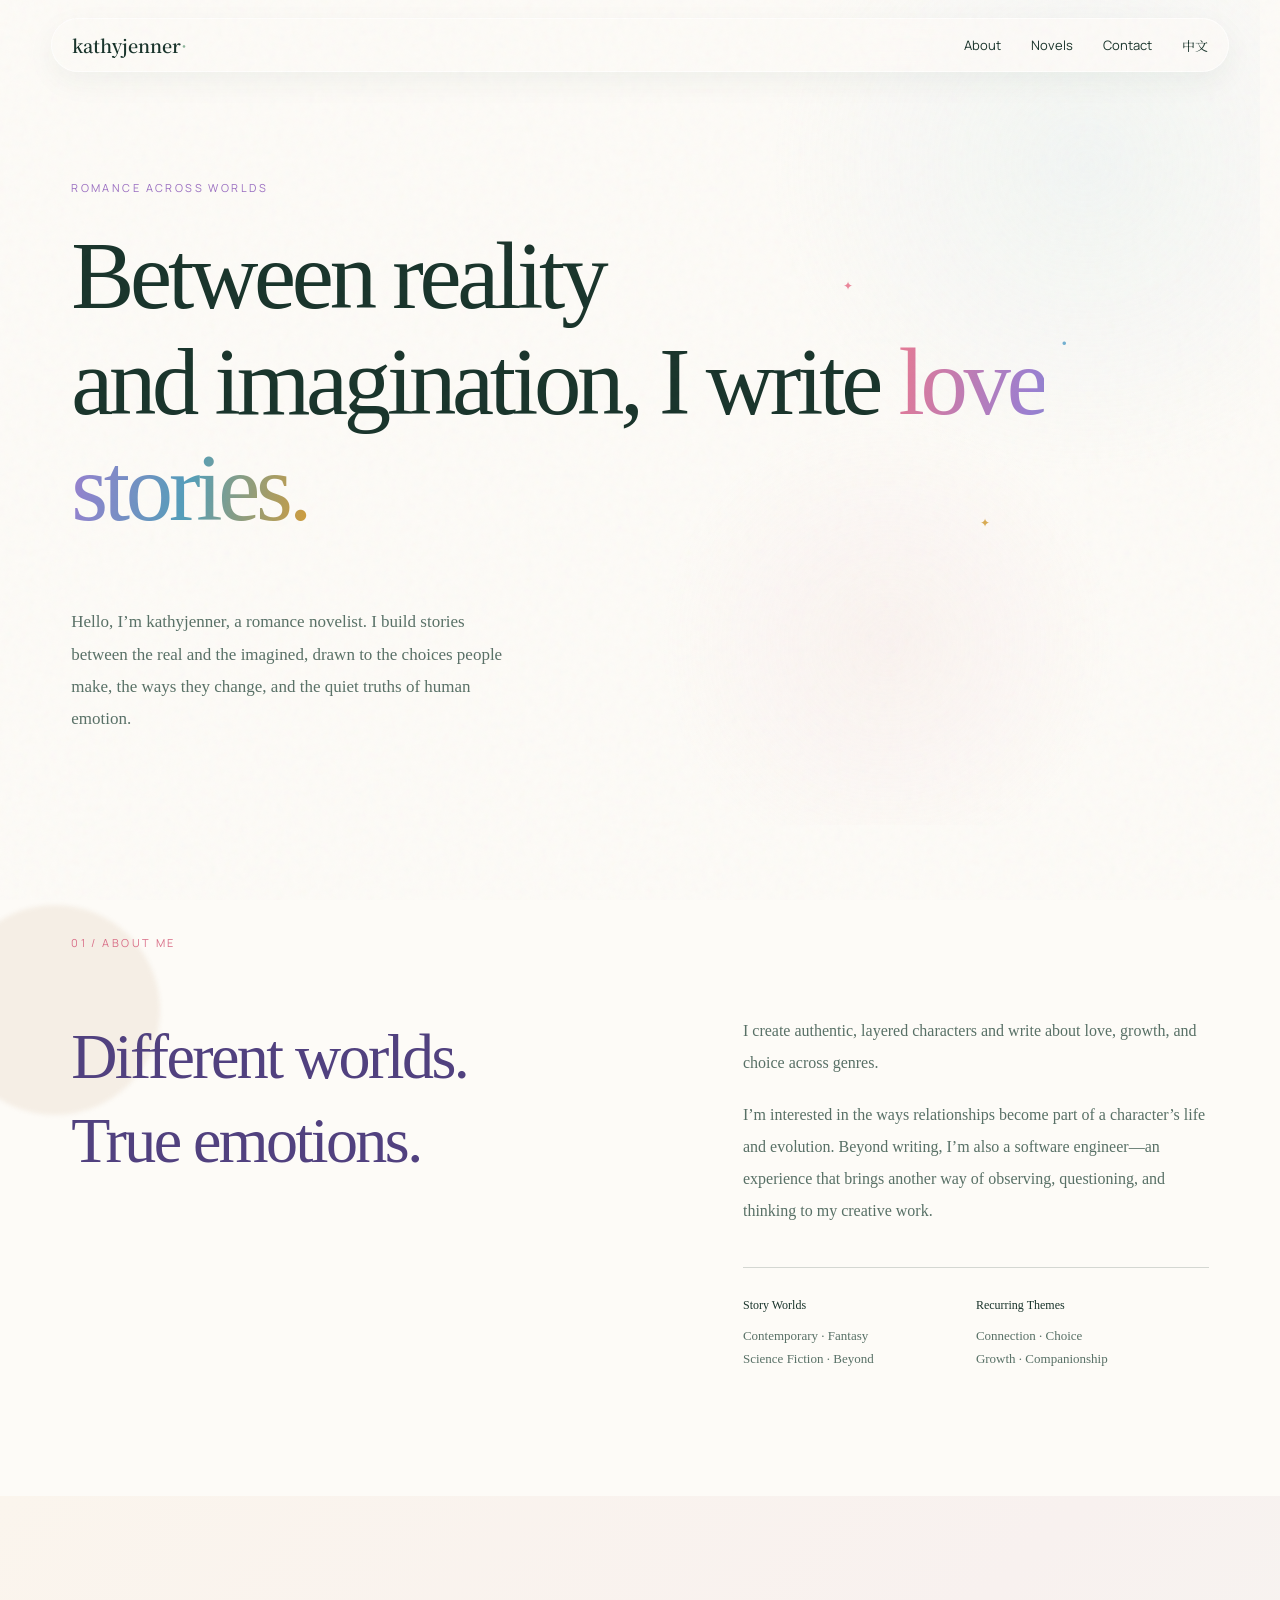
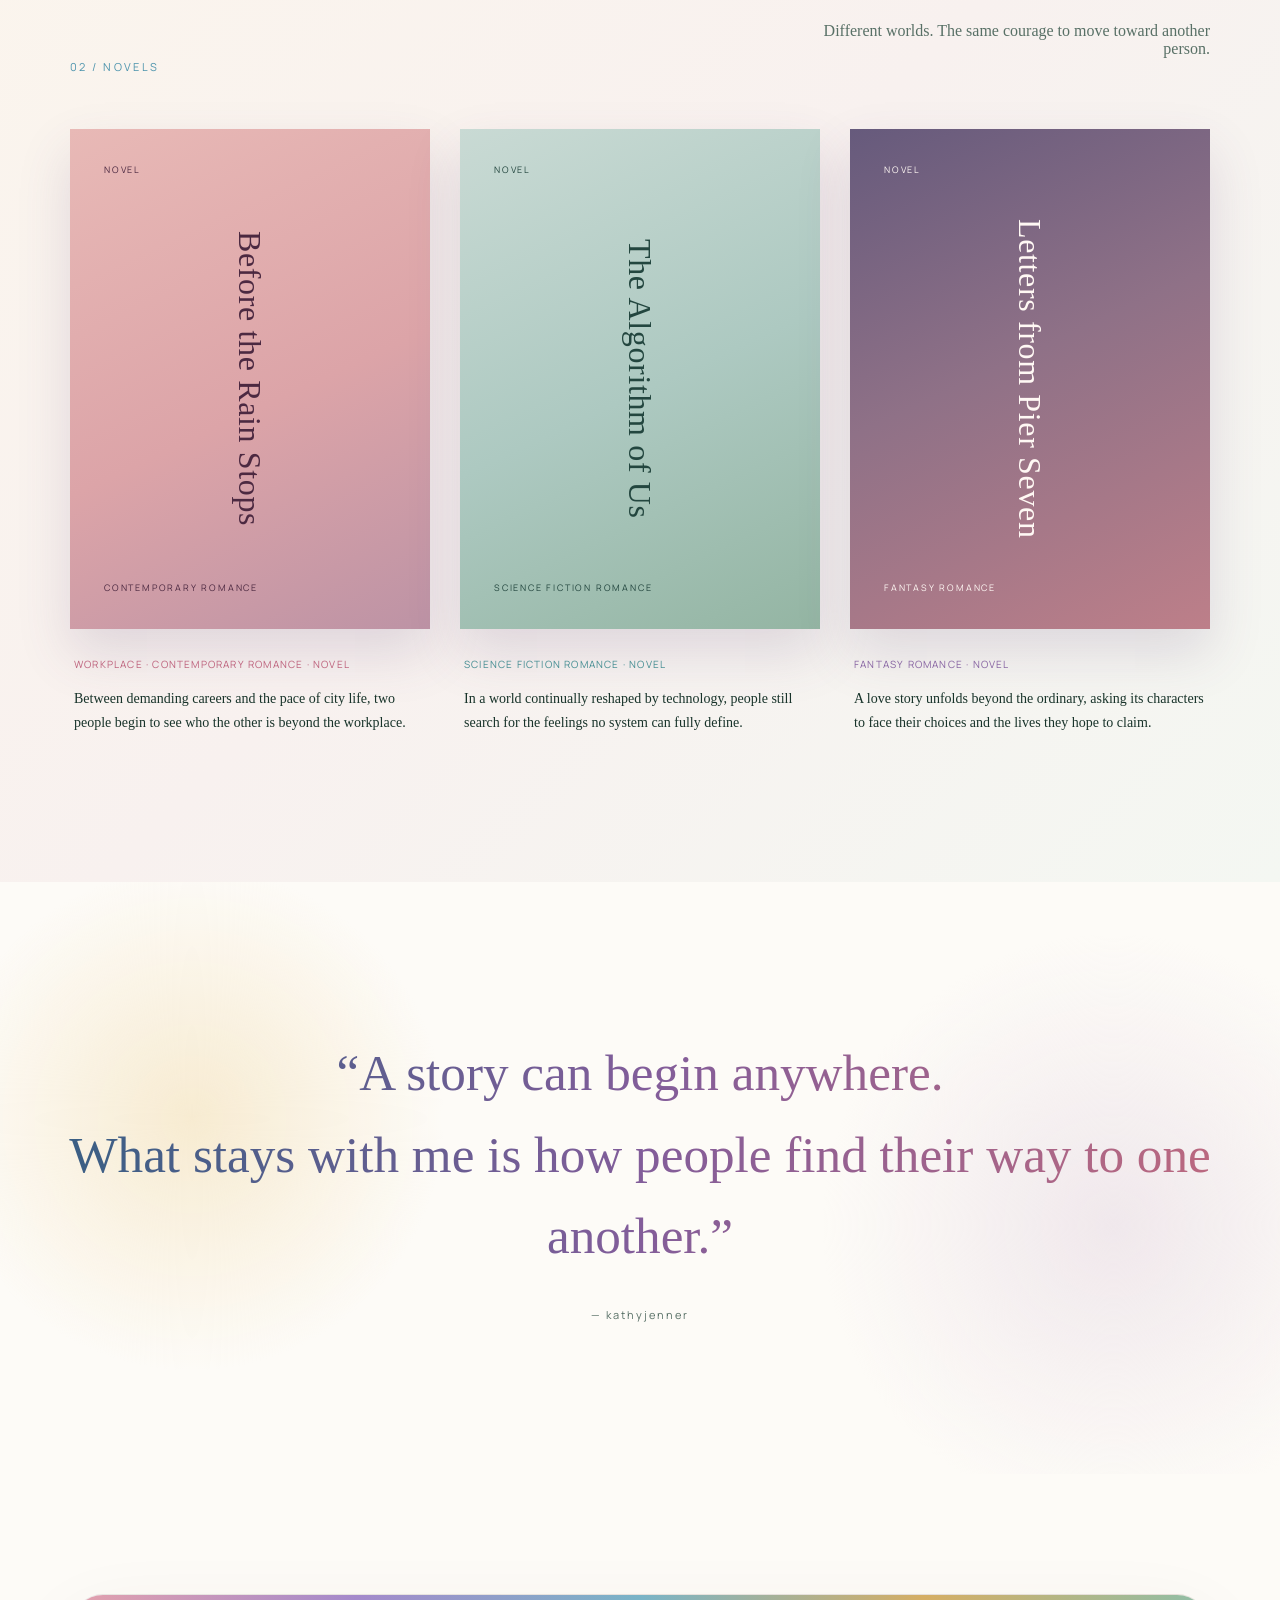
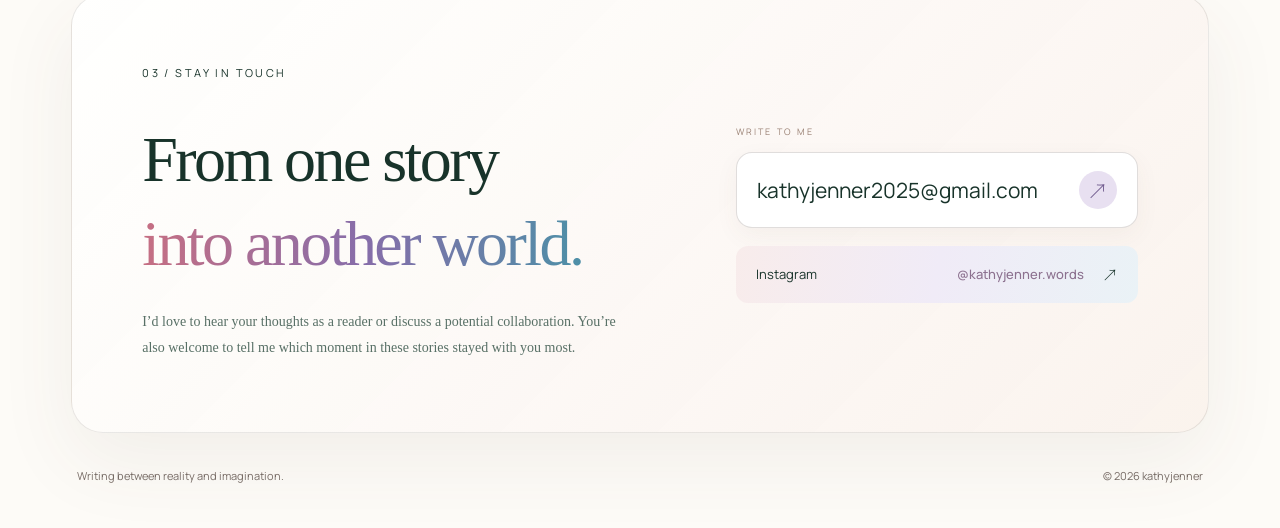
==== index.html @ f9159f9c "Publish English portfolio website" ====
<!doctype html>
<html lang="en">
<head>
  <meta charset="UTF-8">
  <meta name="viewport" content="width=device-width, initial-scale=1.0">
  <meta name="description" content="The fiction portfolio of kathyjenner — contemporary, science fiction, and fantasy romance novels.">
  <title>kathyjenner | Romance Novelist</title>
  <link rel="preconnect" href="https://fonts.googleapis.com">
  <link rel="preconnect" href="https://fonts.gstatic.com" crossorigin>
  <link href="https://fonts.googleapis.com/css2?family=Noto+Serif+SC:wght@400;500;600;700&family=Manrope:wght@400;500;600&display=swap" rel="stylesheet">
  <link rel="stylesheet" href="styles.css">
  <link rel="stylesheet" href="english.css">
</head>
<body>
  <div class="grain" aria-hidden="true"></div>
  <header class="nav-wrap">
    <nav class="nav" aria-label="Main navigation">
      <a class="brand" href="#top">kathyjenner<span>·</span></a>
      <button class="menu-button" aria-label="Open menu" aria-expanded="false">Menu</button>
      <div class="nav-links">
        <a href="#about">About</a><a href="#novels">Novels</a><a href="#contact">Contact</a><a href="zh.html" lang="zh-CN">中文</a>
      </div>
    </nav>
  </header>

  <main id="top">
    <section class="hero section">
      <div class="eyebrow reveal">ROMANCE ACROSS WORLDS</div>
      <h1 class="reveal">Between reality<br>and imagination, I write <em>love stories.</em></h1>
      <div class="hero-bottom reveal">
        <p>Hello, I’m kathyjenner, a romance novelist. I build stories between the real and the imagined, drawn to the choices people make, the ways they change, and the quiet truths of human emotion.</p>
      </div>
      <div class="hero-art reveal" aria-hidden="true">
        <span class="meteor meteor-pink"></span><span class="meteor meteor-violet"></span>
        <span class="meteor meteor-blue"></span><span class="meteor meteor-gold"></span>
        <span class="meteor meteor-mint"></span><span class="meteor meteor-coral"></span>
        <span class="meteor meteor-lilac"></span><span class="meteor meteor-sky"></span>
        <span class="star star-a">✦</span><span class="star star-b">·</span><span class="star star-c">✦</span>
      </div>
    </section>

    <section class="about section" id="about">
      <div class="section-label reveal">01 / ABOUT ME</div>
      <div class="about-grid">
        <h2 class="reveal">Different worlds.<br>True emotions.</h2>
        <div class="about-copy reveal">
          <p>I create authentic, layered characters and write about love, growth, and choice across genres.</p>
          <p>I’m interested in the ways relationships become part of a character’s life and evolution. Beyond writing, I’m also a software engineer—an experience that brings another way of observing, questioning, and thinking to my creative work.</p>
          <dl><div><dt>Story Worlds</dt><dd>Contemporary · Fantasy<br>Science Fiction · Beyond</dd></div><div><dt>Recurring Themes</dt><dd>Connection · Choice<br>Growth · Companionship</dd></div></dl>
        </div>
      </div>
    </section>

    <section class="works section" id="novels">
      <div class="section-head reveal"><div class="section-label">02 / NOVELS</div><p>Different worlds. The same courage to move toward another person.</p></div>
      <div class="book-grid">
        <article class="book-card reveal">
          <div class="book-cover cover-one"><span>NOVEL</span><h3>Before the Rain Stops</h3><small>CONTEMPORARY ROMANCE</small></div>
          <div class="book-info"><span>WORKPLACE · CONTEMPORARY ROMANCE · NOVEL</span><p>Between demanding careers and the pace of city life, two people begin to see who the other is beyond the workplace.</p></div>
        </article>
        <article class="book-card reveal">
          <div class="book-cover cover-two"><span>NOVEL</span><h3>The Algorithm of Us</h3><small>SCIENCE FICTION ROMANCE</small></div>
          <div class="book-info"><span>SCIENCE FICTION ROMANCE · NOVEL</span><p>In a world continually reshaped by technology, people still search for the feelings no system can fully define.</p></div>
        </article>
        <article class="book-card reveal">
          <div class="book-cover cover-three"><span>NOVEL</span><h3>Letters from Pier Seven</h3><small>FANTASY ROMANCE</small></div>
          <div class="book-info"><span>FANTASY ROMANCE · NOVEL</span><p>A love story unfolds beyond the ordinary, asking its characters to face their choices and the lives they hope to claim.</p></div>
        </article>
      </div>
    </section>

    <section class="quote section reveal">
      <p>“A story can begin anywhere.<br>What stays with me is how people find their way to one another.”</p>
      <span>— kathyjenner</span>
    </section>

    <section class="contact section" id="contact">
      <div class="contact-card">
        <div class="contact-intro reveal">
          <div class="section-label">03 / STAY IN TOUCH</div>
          <h2>From one story<br><em>into another world.</em></h2>
          <p>I’d love to hear your thoughts as a reader or discuss a potential collaboration. You’re also welcome to tell me which moment in these stories stayed with you most.</p>
        </div>
        <div class="contact-actions reveal">
          <span class="contact-caption">WRITE TO ME</span>
          <a class="email" href="mailto:kathyjenner2025@gmail.com"><span>kathyjenner2025@gmail.com</span><b>↗</b></a>
          <div class="social-links">
            <a class="instagram" href="https://instagram.com/kathyjenner.words" target="_blank" rel="noopener noreferrer"><span>Instagram</span><strong>@kathyjenner.words</strong><b>↗</b></a>
          </div>
        </div>
      </div>
      <div class="contact-foot reveal"><span>Writing between reality and imagination.</span><span>© 2026 kathyjenner</span></div>
    </section>
  </main>
  <script src="script.js"></script>
</body>
</html>
---- styles.css ----
:root{--ink:#18332a;--muted:#587066;--mint:#dcecdf;--pale:#f3f8f1;--accent:#9fc8a8;--cream:#fbfcf7;--line:rgba(24,51,42,.18)}
*{box-sizing:border-box}html{scroll-behavior:smooth}body{margin:0;background:var(--cream);color:var(--ink);font-family:Manrope,"Noto Serif SC",sans-serif;overflow-x:hidden}.grain{position:fixed;inset:0;opacity:.035;pointer-events:none;z-index:20;background-image:url("data:image/svg+xml,%3Csvg viewBox='0 0 140 140' xmlns='http://www.w3.org/2000/svg'%3E%3Cfilter id='n'%3E%3CfeTurbulence type='fractalNoise' baseFrequency='.85' numOctaves='3' stitchTiles='stitch'/%3E%3C/filter%3E%3Crect width='100%25' height='100%25' filter='url(%23n)'/%3E%3C/svg%3E")}.nav-wrap{position:fixed;top:0;left:0;right:0;z-index:10;padding:18px 4vw}.nav{max-width:1240px;margin:auto;display:flex;align-items:center;justify-content:space-between;padding:13px 20px;border:1px solid rgba(255,255,255,.6);background:rgba(251,252,247,.75);backdrop-filter:blur(14px);border-radius:99px;box-shadow:0 10px 30px rgba(24,51,42,.05)}.brand{font:600 18px "Noto Serif SC",serif;color:var(--ink);text-decoration:none}.brand span{color:#8cb598}.nav-links{display:flex;gap:30px}.nav-links a{font-size:13px;color:var(--ink);text-decoration:none}.menu-button{display:none;border:0;background:none;color:var(--ink)}.section{max-width:1240px;margin:auto;padding:110px 4vw}.hero{position:relative;min-height:100vh;padding-top:180px;display:flex;flex-direction:column;justify-content:center}.eyebrow,.section-label{font-size:11px;letter-spacing:.22em;text-transform:uppercase}.hero h1{position:relative;z-index:2;font:500 clamp(48px,7.4vw,105px)/1.12 "Noto Serif SC",serif;letter-spacing:-.055em;margin:28px 0 48px}.hero h1 em{font-style:normal;color:#709d7b}.hero-bottom{display:flex;align-items:center;gap:80px}.hero-bottom p{max-width:440px;font:400 17px/1.9 "Noto Serif SC",serif;color:var(--muted)}.circle-link{width:105px;height:105px;border:1px solid var(--ink);border-radius:50%;display:flex;align-items:center;justify-content:center;gap:10px;color:var(--ink);text-decoration:none;font-size:12px;transition:.3s}.circle-link:hover{background:var(--ink);color:white;transform:rotate(-7deg)}.circle-link b{font-size:18px}.hero-art{position:absolute;right:3vw;top:20%;width:37vw;aspect-ratio:1;border-radius:50%;background:radial-gradient(circle at 40% 40%,#edf5eb 0,#c9e1ce 60%,#a9cdb1 100%);opacity:.8}.orbit{position:absolute;border:1px solid rgba(24,51,42,.22);border-radius:50%;inset:9%;transform:rotate(25deg) scaleY(.38)}.orbit-b{transform:rotate(-35deg) scaleY(.58);inset:18%}.heart-line,.code-mark{position:absolute;font-family:"Noto Serif SC"}.heart-line{font-size:110px;left:37%;top:33%;transform:rotate(-15deg)}.code-mark{font-size:25px;right:16%;bottom:25%}.marquee{overflow:hidden;padding:19px 0;background:var(--ink);color:var(--mint);white-space:nowrap}.marquee div{font-family:"Noto Serif SC";letter-spacing:.12em;animation:marquee 24s linear infinite}@keyframes marquee{to{transform:translateX(-50%)}}.about-grid{display:grid;grid-template-columns:1.1fr .9fr;gap:8vw;margin-top:65px}.about h2,.contact h2{font:500 clamp(38px,5vw,70px)/1.3 "Noto Serif SC";letter-spacing:-.04em;margin:0}.about-copy{font:400 16px/2 "Noto Serif SC";color:var(--muted)}.about-copy p{margin:0 0 20px}.about-copy dl{display:grid;grid-template-columns:1fr 1fr;border-top:1px solid var(--line);margin-top:40px;padding-top:25px}.about-copy dt{color:var(--ink);font-size:12px;margin-bottom:8px}.about-copy dd{margin:0;font-size:13px;line-height:1.7}.works{max-width:none;background:var(--pale)}.works>*{max-width:1140px;margin-left:auto;margin-right:auto}.section-head{display:flex;justify-content:space-between;align-items:flex-end;margin-bottom:55px}.section-head p{font-family:"Noto Serif SC";color:var(--muted)}.book-grid{display:grid;grid-template-columns:repeat(3,1fr);gap:30px}.book-cover{aspect-ratio:.72;padding:34px;display:flex;flex-direction:column;justify-content:space-between;box-shadow:0 24px 40px rgba(24,51,42,.12);transition:.45s}.book-card:hover .book-cover{transform:translateY(-8px) rotate(1deg)}.book-cover span,.book-cover small{font-size:9px;letter-spacing:.2em}.book-cover h3{font:500 clamp(25px,3vw,38px)/1.45 "Noto Serif SC";writing-mode:vertical-rl;align-self:center;margin:auto}.cover-one{background:#bfdac6}.cover-two{background:#e8e1c9}.cover-three{background:#23463a;color:#e9f1e7}.book-info{padding:22px 4px}.book-info span{font-size:10px;letter-spacing:.12em;color:#70847b}.book-info p{font:14px/1.75 "Noto Serif SC"}.project{display:grid;grid-template-columns:50px 1fr 280px 30px;align-items:center;gap:25px;padding:35px 5px;border-top:1px solid var(--line);color:var(--ink);text-decoration:none;transition:.3s}.project:last-child{border-bottom:1px solid var(--line)}.project:hover{padding-left:20px;background:var(--pale)}.project-no{font-size:11px;color:var(--muted)}.project h3{font:500 28px "Noto Serif SC";margin:0 0 7px}.project p{margin:0;color:var(--muted);font-size:13px}.tags{font-size:11px;color:var(--muted)}.quote{text-align:center;padding-top:150px;padding-bottom:150px}.quote p{font:500 clamp(30px,4vw,55px)/1.6 "Noto Serif SC";margin:0 0 25px}.quote span{font-size:11px;letter-spacing:.18em;color:var(--muted)}.contact{max-width:none;background:var(--mint);padding-left:max(4vw,calc((100vw - 1240px)/2 + 4vw));padding-right:max(4vw,calc((100vw - 1240px)/2 + 4vw))}.contact h2{margin:60px 0}.email{display:flex;justify-content:space-between;border-bottom:1px solid var(--ink);padding-bottom:18px;font-size:clamp(20px,3vw,38px);color:var(--ink);text-decoration:none}.contact-foot{display:flex;justify-content:space-between;margin-top:90px;font-size:11px}.reveal{opacity:0;transform:translateY(24px);transition:opacity .8s ease,transform .8s ease}.reveal.visible{opacity:1;transform:none}
@media(max-width:760px){.nav-links{position:absolute;top:68px;right:4vw;display:none;flex-direction:column;background:var(--cream);padding:25px;border-radius:18px;box-shadow:0 15px 40px #18332a1a}.nav-links.open{display:flex}.menu-button{display:block}.section{padding:80px 6vw}.hero{padding-top:140px;min-height:900px;justify-content:flex-start}.hero h1{font-size:47px;margin-top:30px}.hero-bottom{display:block}.hero-art{width:82vw;right:-20vw;top:540px}.circle-link{margin-top:25px}.about-grid{grid-template-columns:1fr;gap:40px}.section-head{display:block}.section-head p{margin-top:20px}.book-grid{grid-template-columns:1fr;gap:45px}.book-card{max-width:390px;margin:auto}.project{grid-template-columns:35px 1fr 25px}.tags{display:none}.quote br{display:none}.contact-foot{gap:20px}.marquee div{width:max-content}}

/* Flowing color-line artwork */
.hero-art{overflow:hidden;opacity:.94;box-shadow:inset 0 0 70px rgba(255,255,255,.45)}
.color-lines{position:absolute;inset:-5%;width:110%;height:110%;overflow:visible}
.line-group{transform-origin:260px 260px}
.line-group-a{animation:line-spin 19s linear infinite}
.line-group-b{animation:line-spin-reverse 24s linear infinite}
.flow-line{stroke-width:2.2;stroke-linecap:round;stroke-dasharray:8 11;vector-effect:non-scaling-stroke;animation:line-flow 4s linear infinite}
.coral{stroke:#ef7667}.violet{stroke:#8b73cb;animation-delay:-1.1s}.teal{stroke:#26998d;animation-delay:-2s}.gold{stroke:#d3a039;animation-delay:-3.1s}
.moving-dot{filter:drop-shadow(0 0 5px currentColor);animation:dot-pulse 2.4s ease-in-out infinite}
.dot-coral{fill:#ef7667;color:#ef7667}.dot-violet{fill:#8b73cb;color:#8b73cb;animation-delay:-1.2s}
.center-mark{position:absolute;left:50%;top:50%;transform:translate(-50%,-50%);display:grid;place-items:center;width:78px;height:78px;border-radius:50%;background:rgba(251,252,247,.82);color:#285745;font:400 35px "Noto Serif SC";box-shadow:0 12px 35px rgba(24,51,42,.12);animation:heart-float 3.8s ease-in-out infinite}
@keyframes line-flow{to{stroke-dashoffset:-38}}
@keyframes line-spin{to{transform:rotate(360deg)}}
@keyframes line-spin-reverse{to{transform:rotate(-360deg)}}
@keyframes dot-pulse{50%{opacity:.35;transform:scale(1.8)}}
@keyframes heart-float{50%{transform:translate(-50%,-56%) rotate(5deg)}}
@media(prefers-reduced-motion:reduce){.line-group,.flow-line,.moving-dot,.center-mark{animation:none}}

/* White-background line fireworks */
.hero-art{background:#fff;opacity:1;border:1px solid rgba(24,51,42,.08);box-shadow:0 28px 70px rgba(24,51,42,.06);overflow:hidden}
.firework{position:absolute;width:12px;height:12px;animation:burst 3.6s ease-out infinite}
.firework-one{left:50%;top:48%}.firework-two{left:25%;top:29%;transform:scale(.62);animation-delay:1.15s}.firework-three{left:75%;top:72%;transform:scale(.48);animation-delay:2.2s}
.firework i{--c:#ef7667;position:absolute;left:5px;top:5px;width:2px;height:92px;border-radius:99px;background:linear-gradient(to bottom,var(--c),transparent);transform-origin:1px 0;opacity:0}
.firework i:nth-child(2n){--c:#8b73cb;height:76px}.firework i:nth-child(3n){--c:#26998d;height:106px}.firework i:nth-child(4n){--c:#e3aa31;height:65px}
.firework i:nth-child(1){transform:rotate(0deg)}.firework i:nth-child(2){transform:rotate(30deg)}.firework i:nth-child(3){transform:rotate(60deg)}.firework i:nth-child(4){transform:rotate(90deg)}.firework i:nth-child(5){transform:rotate(120deg)}.firework i:nth-child(6){transform:rotate(150deg)}.firework i:nth-child(7){transform:rotate(180deg)}.firework i:nth-child(8){transform:rotate(210deg)}.firework i:nth-child(9){transform:rotate(240deg)}.firework i:nth-child(10){transform:rotate(270deg)}.firework i:nth-child(11){transform:rotate(300deg)}.firework i:nth-child(12){transform:rotate(330deg)}
.firework i{animation:ray 3.6s ease-out infinite}.firework-two i{animation-delay:1.15s}.firework-three i{animation-delay:2.2s}
.sparkle{position:absolute;font-family:serif;animation:twinkle 2.3s ease-in-out infinite}.sparkle-a{left:18%;top:67%;color:#ef7667}.sparkle-b{left:69%;top:23%;color:#8b73cb;font-size:35px;animation-delay:-.7s}.sparkle-c{right:12%;top:47%;color:#26998d;animation-delay:-1.4s}
@keyframes ray{0%,8%{opacity:0;height:3px}18%{opacity:1}62%{opacity:.7}88%,100%{opacity:0}}
@keyframes burst{0%{filter:blur(2px)}18%,100%{filter:none}}
@keyframes twinkle{0%,100%{opacity:.15;transform:scale(.65) rotate(0)}50%{opacity:1;transform:scale(1.35) rotate(45deg)}}
@media(prefers-reduced-motion:reduce){.firework,.firework i,.sparkle{animation:none}.firework i{opacity:.55}}

/* Open white hero composition */
:root{--cream:#fff}
.hero-art{background:transparent;border:0;border-radius:0;box-shadow:none;overflow:visible;opacity:1;pointer-events:none}
.firework i{width:1px;height:82px;background:linear-gradient(to bottom,var(--c),color-mix(in srgb,var(--c) 35%,transparent) 58%,transparent);filter:saturate(.82)}
.firework i:nth-child(2n){height:68px}.firework i:nth-child(3n){height:94px}.firework i:nth-child(4n){height:58px}
.firework-one{left:52%;top:49%;transform:scale(.9)}
.firework-two{left:19%;top:23%;transform:scale(.48)}
.firework-three{left:78%;top:69%;transform:scale(.38)}
.sparkle{font-size:12px;opacity:.7}

/* Occasional pastel meteors */
.meteor{--meteor:#ef8d9d;position:absolute;right:-18%;top:16%;width:190px;height:2px;border-radius:999px;background:linear-gradient(90deg,transparent 0%,color-mix(in srgb,var(--meteor) 18%,transparent) 40%,var(--meteor) 92%,#fff 100%);filter:drop-shadow(0 0 5px color-mix(in srgb,var(--meteor) 48%,transparent));opacity:0;transform:rotate(-28deg) translateX(0);animation:meteor-pass 8.5s cubic-bezier(.18,.68,.28,1) infinite}
.meteor::after{content:"";position:absolute;right:-2px;top:-2px;width:6px;height:6px;border-radius:50%;background:#fff;box-shadow:0 0 8px 2px var(--meteor)}
.meteor-pink{--meteor:#eb8799;top:17%;animation-delay:0s}
.meteor-violet{--meteor:#9c8bd6;top:39%;width:145px;animation-delay:2.15s;animation-duration:9.7s}
.meteor-blue{--meteor:#72afd1;top:62%;width:175px;animation-delay:4.9s;animation-duration:10.4s}
.meteor-gold{--meteor:#d8ab52;top:78%;width:112px;animation-delay:7.1s;animation-duration:11.3s}
.meteor-mint{--meteor:#54b99c;top:29%;width:128px;animation-delay:1.35s;animation-duration:10.8s}
.meteor-coral{--meteor:#f17868;top:51%;width:102px;animation-delay:3.65s;animation-duration:9.2s}
.meteor-lilac{--meteor:#b77bd0;top:70%;width:154px;animation-delay:5.8s;animation-duration:12.1s}
.meteor-sky{--meteor:#4fa8dc;top:87%;width:135px;animation-delay:8.4s;animation-duration:10.1s}
.star{position:absolute;color:#9c8bd6;font-family:serif;font-size:12px;animation:star-breathe 3.8s ease-in-out infinite}.star-a{left:20%;top:24%;color:#eb8799}.star-b{left:66%;top:34%;font-size:30px;color:#72afd1;animation-delay:-1.3s}.star-c{left:49%;top:74%;color:#d8ab52;animation-delay:-2.5s}
@keyframes meteor-pass{0%,10%{opacity:0;transform:rotate(-28deg) translateX(0)}13%{opacity:1}31%{opacity:.9}39%,100%{opacity:0;transform:rotate(-28deg) translateX(-760px)}}
@keyframes star-breathe{0%,100%{opacity:.15;transform:scale(.75)}50%{opacity:.85;transform:scale(1.2)}}
@media(prefers-reduced-motion:reduce){.meteor,.star{animation:none}.meteor{opacity:.45;right:12%}}

/* Airier hero without the detached CTA and ticker */
.hero{min-height:min(820px,100vh);padding-bottom:90px}
.hero-bottom{display:block}
.hero-bottom p{margin-bottom:0}
@media(max-width:760px){.hero{min-height:760px;padding-bottom:60px}.hero-art{top:500px}.hero-bottom p{max-width:88%}}

/* Pastel color story */
.hero{background:radial-gradient(circle at 86% 20%,rgba(198,225,255,.36),transparent 24%),radial-gradient(circle at 70% 78%,rgba(255,205,221,.3),transparent 20%),#fff}
.hero h1 em{background:linear-gradient(100deg,#e77993 0%,#9b7ed1 36%,#539eb9 68%,#d39c38 100%);background-clip:text;-webkit-background-clip:text;color:transparent}
.eyebrow{color:#9b6fc2}
.about{position:relative}.about::before{content:"";position:absolute;z-index:-1;width:210px;height:210px;left:-70px;top:80px;border-radius:50%;background:#f2eafb;filter:blur(2px)}
.about .section-label{color:#d96f88}.about h2{color:#51417f}
.works{background:linear-gradient(135deg,#fff6f2 0%,#f8f2ff 48%,#eef8fb 100%)}
.works .section-label{color:#4d94ad}
.cover-one{background:linear-gradient(155deg,#ffc9d7 0%,#f6a9be 55%,#d58fbd 100%);color:#4c2941}
.cover-two{background:linear-gradient(155deg,#cae8f4 0%,#a9d7dc 52%,#8fc5b0 100%);color:#23463f}
.cover-three{background:linear-gradient(155deg,#66539c 0%,#936aaf 46%,#d9849d 100%);color:#fff8f4}
.book-cover{box-shadow:0 24px 50px rgba(92,70,120,.16)}
.book-card:nth-child(1) .book-info span{color:#bd607b}.book-card:nth-child(2) .book-info span{color:#438c91}.book-card:nth-child(3) .book-info span{color:#8662a1}
.quote{max-width:none;background:radial-gradient(circle at 15% 40%,#fff0c7 0,transparent 22%),radial-gradient(circle at 87% 58%,#e8d9fa 0,transparent 25%),#fff}
.quote p{background:linear-gradient(95deg,#375f83,#825d9a,#bd697e);background-clip:text;-webkit-background-clip:text;color:transparent}
.contact{background:linear-gradient(120deg,#cfeadd 0%,#d9ebf6 48%,#ecdafa 100%)}
.meteor{filter:drop-shadow(0 0 7px var(--meteor)) saturate(1.35)}

/* Warm ivory variation */
:root{--cream:#fbf6ec;--pale:#f7f0e4}
body{background:#fbf6ec}
.nav{background:rgba(251,246,236,.82);border-color:rgba(255,255,255,.72)}
.hero{background:radial-gradient(circle at 86% 20%,rgba(193,214,220,.28),transparent 25%),radial-gradient(circle at 70% 78%,rgba(229,190,191,.25),transparent 21%),#fbf6ec}
.about::before{background:#eee2d5}
.works{background:linear-gradient(135deg,#f8eddf 0%,#f3e8e3 48%,#edf0e8 100%)}
.cover-one{background:linear-gradient(155deg,#e8b9b6 0%,#dca4a8 55%,#bd93a5 100%)}
.cover-two{background:linear-gradient(155deg,#c9dad4 0%,#adc9c1 52%,#94b5a3 100%)}
.cover-three{background:linear-gradient(155deg,#665a7c 0%,#8f7187 46%,#bd7f89 100%)}
.quote{background:radial-gradient(circle at 15% 40%,#f2dfb7 0,transparent 22%),radial-gradient(circle at 87% 58%,#e5d7df 0,transparent 25%),#fbf6ec}
.contact{background:linear-gradient(120deg,#d9dfcb 0%,#dedfd3 48%,#e6d7d1 100%)}
.center-mark{background:rgba(251,246,236,.86)}

/* Lighter ivory balance */
:root{--cream:#fdfbf7;--pale:#faf7f1}
body{background:#fdfbf7}
.nav{background:rgba(253,251,247,.84)}
.hero{background:radial-gradient(circle at 86% 20%,rgba(205,224,230,.22),transparent 25%),radial-gradient(circle at 70% 78%,rgba(239,208,211,.2),transparent 21%),#fdfbf7}
.about::before{background:#f5eee5}
.works{background:linear-gradient(135deg,#fbf5ed 0%,#f8f1ef 48%,#f4f7f2 100%)}
.quote{background:radial-gradient(circle at 15% 40%,#f7ebd1 0,transparent 22%),radial-gradient(circle at 87% 58%,#f0e8ec 0,transparent 25%),#fdfbf7}
.contact{background:linear-gradient(120deg,#e7eddd 0%,#e9ece4 48%,#f0e4df 100%)}

/* Editorial contact card */
.contact{background:#fdfbf7;padding-top:120px;padding-bottom:45px}
.contact-card{position:relative;display:grid;grid-template-columns:1.1fr .9fr;gap:8vw;padding:70px;border:1px solid rgba(88,76,70,.13);border-radius:32px;background:linear-gradient(135deg,rgba(255,255,255,.82),rgba(249,241,234,.78));box-shadow:0 28px 80px rgba(91,72,61,.07);overflow:hidden}
.contact-card::before{content:"";position:absolute;left:0;right:0;top:0;height:5px;background:linear-gradient(90deg,#e4a1ad,#a48acb,#79b4c7,#d5ae64,#8fbea7)}
.contact h2{margin:38px 0 24px;font-size:clamp(38px,5vw,68px)}
.contact h2 em{font-style:normal;background:linear-gradient(90deg,#c66f83,#876da9,#4d8fa7);background-clip:text;-webkit-background-clip:text;color:transparent}
.contact-intro p{max-width:510px;margin:0;color:var(--muted);font:14px/1.9 "Noto Serif SC"}
.contact-actions{display:flex;flex-direction:column;justify-content:center}
.contact-caption{font-size:9px;letter-spacing:.24em;color:#9a8174;margin-bottom:14px}
.contact .email{align-items:center;padding:18px 20px;border:1px solid rgba(82,69,62,.18);border-radius:16px;background:#fff;font-size:clamp(16px,2vw,22px);box-shadow:0 8px 25px rgba(91,72,61,.05);transition:.3s}
.contact .email:hover{transform:translateY(-3px);border-color:#a48acb;box-shadow:0 14px 32px rgba(91,72,61,.1)}
.contact .email b{display:grid;place-items:center;width:38px;height:38px;border-radius:50%;background:#e8e0f1;color:#705b8e;font-weight:400}
.social-links{display:grid;grid-template-columns:repeat(3,1fr);gap:10px;margin-top:18px}
.social-links a{display:flex;justify-content:space-between;padding:15px 14px;border-radius:12px;background:#f5efe8;color:var(--ink);font-size:11px;text-decoration:none;transition:.25s}.social-links a:nth-child(2){background:#edf3ee}.social-links a:nth-child(3){background:#edf1f6}.social-links a:hover{transform:translateY(-2px)}
.contact-foot{padding:0 6px;margin-top:35px;color:#786d67}
@media(max-width:760px){.contact{padding-top:80px}.contact-card{grid-template-columns:1fr;gap:50px;padding:42px 25px;border-radius:24px}.social-links{grid-template-columns:1fr}.contact-foot{font-size:9px}}

.social-links{grid-template-columns:1fr}
.social-links .instagram{align-items:center;padding:17px 20px;background:linear-gradient(100deg,#f8eceb,#f0ebf7,#eaf2f6);font-size:13px}
.social-links .instagram strong{margin-left:auto;margin-right:18px;color:#8c718f;font-weight:500}
.social-links .instagram b{font-size:16px;font-weight:400}
---- english.css ----
.hero h1{max-width:1080px;font-family:Georgia,"Times New Roman",serif;letter-spacing:-.045em}
.hero-bottom p,.about-copy,.section-head p,.book-info p,.quote p,.contact-intro p{font-family:Georgia,"Times New Roman",serif}
.about h2,.contact h2{font-family:Georgia,"Times New Roman",serif}
.book-cover h3{font-family:Georgia,"Times New Roman",serif;writing-mode:vertical-rl;font-size:clamp(24px,2.5vw,34px);letter-spacing:.02em}
.book-cover small{line-height:1.5}.section-head p{max-width:420px;text-align:right}.contact .email{font-size:clamp(14px,1.7vw,21px)}
@media(max-width:760px){.hero h1{font-size:46px}.section-head p{text-align:left}.book-cover h3{font-size:30px}.contact .email{font-size:13px;padding:15px}}
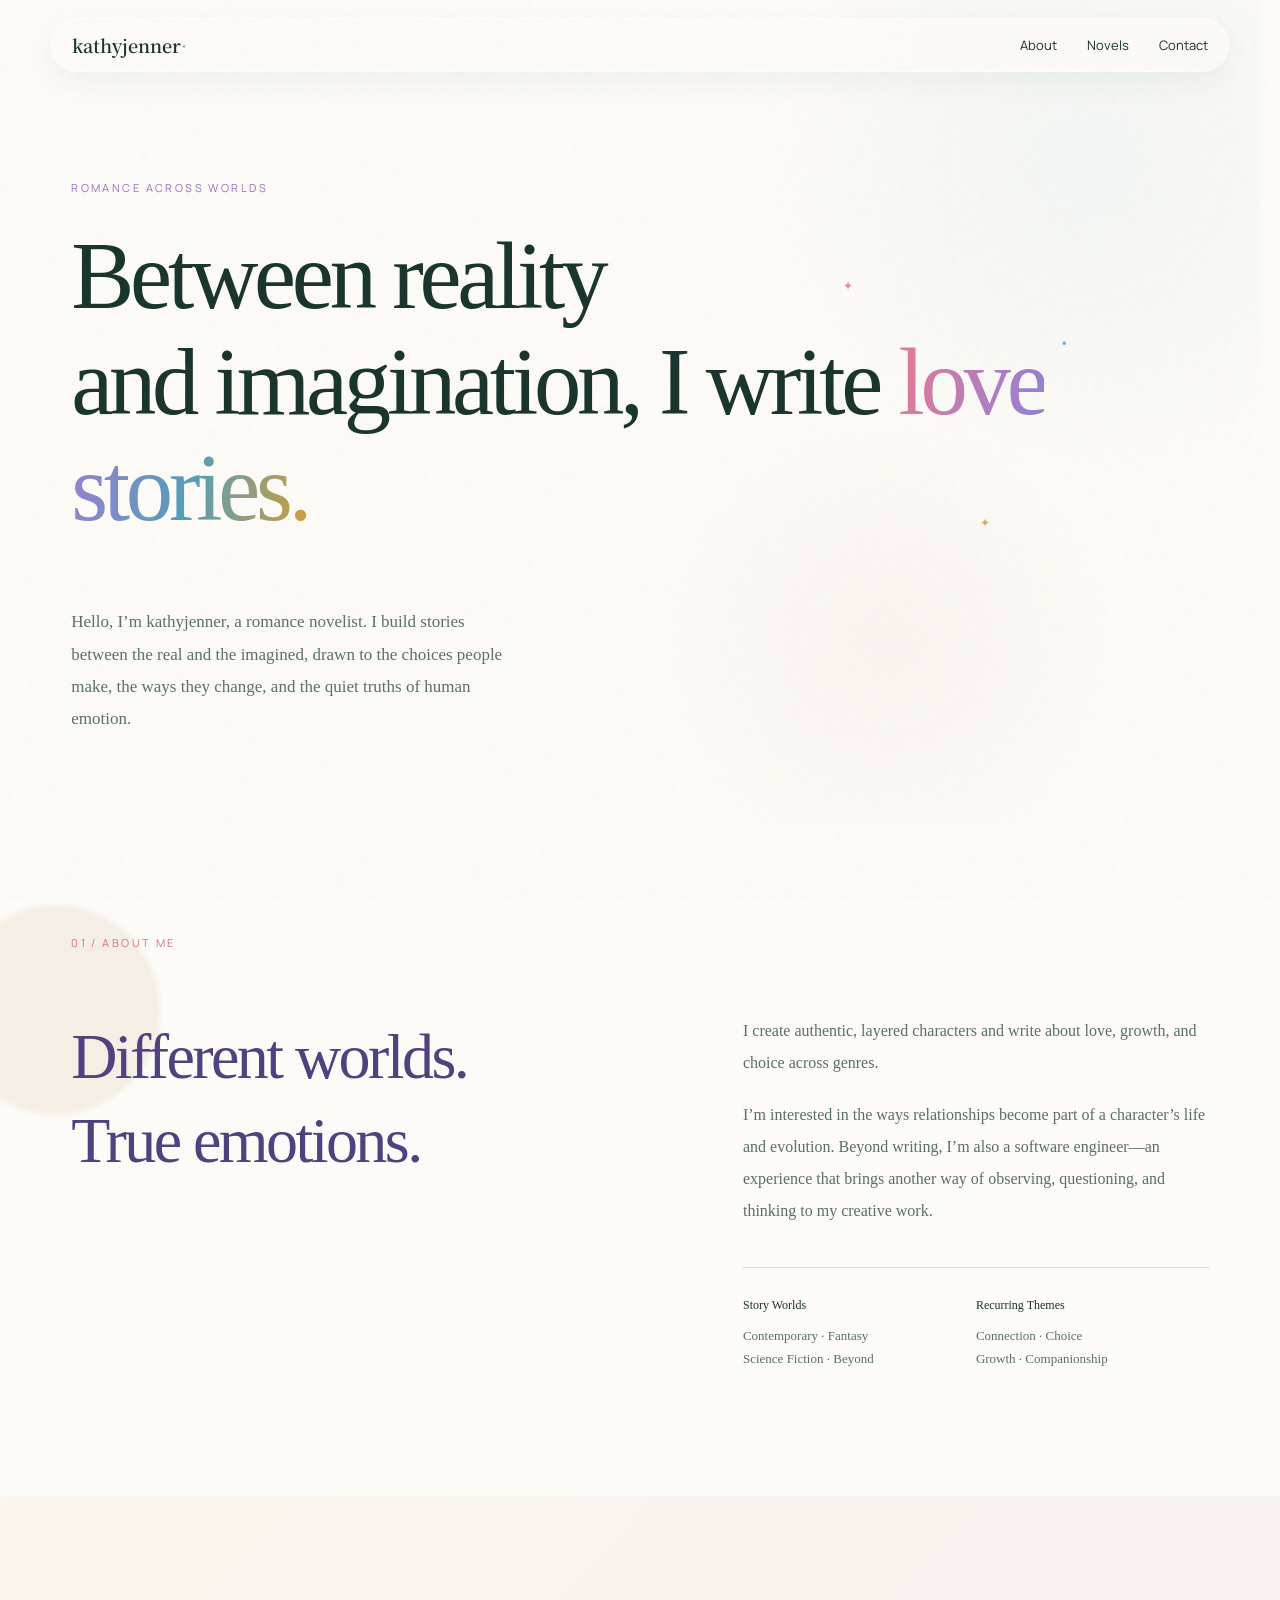
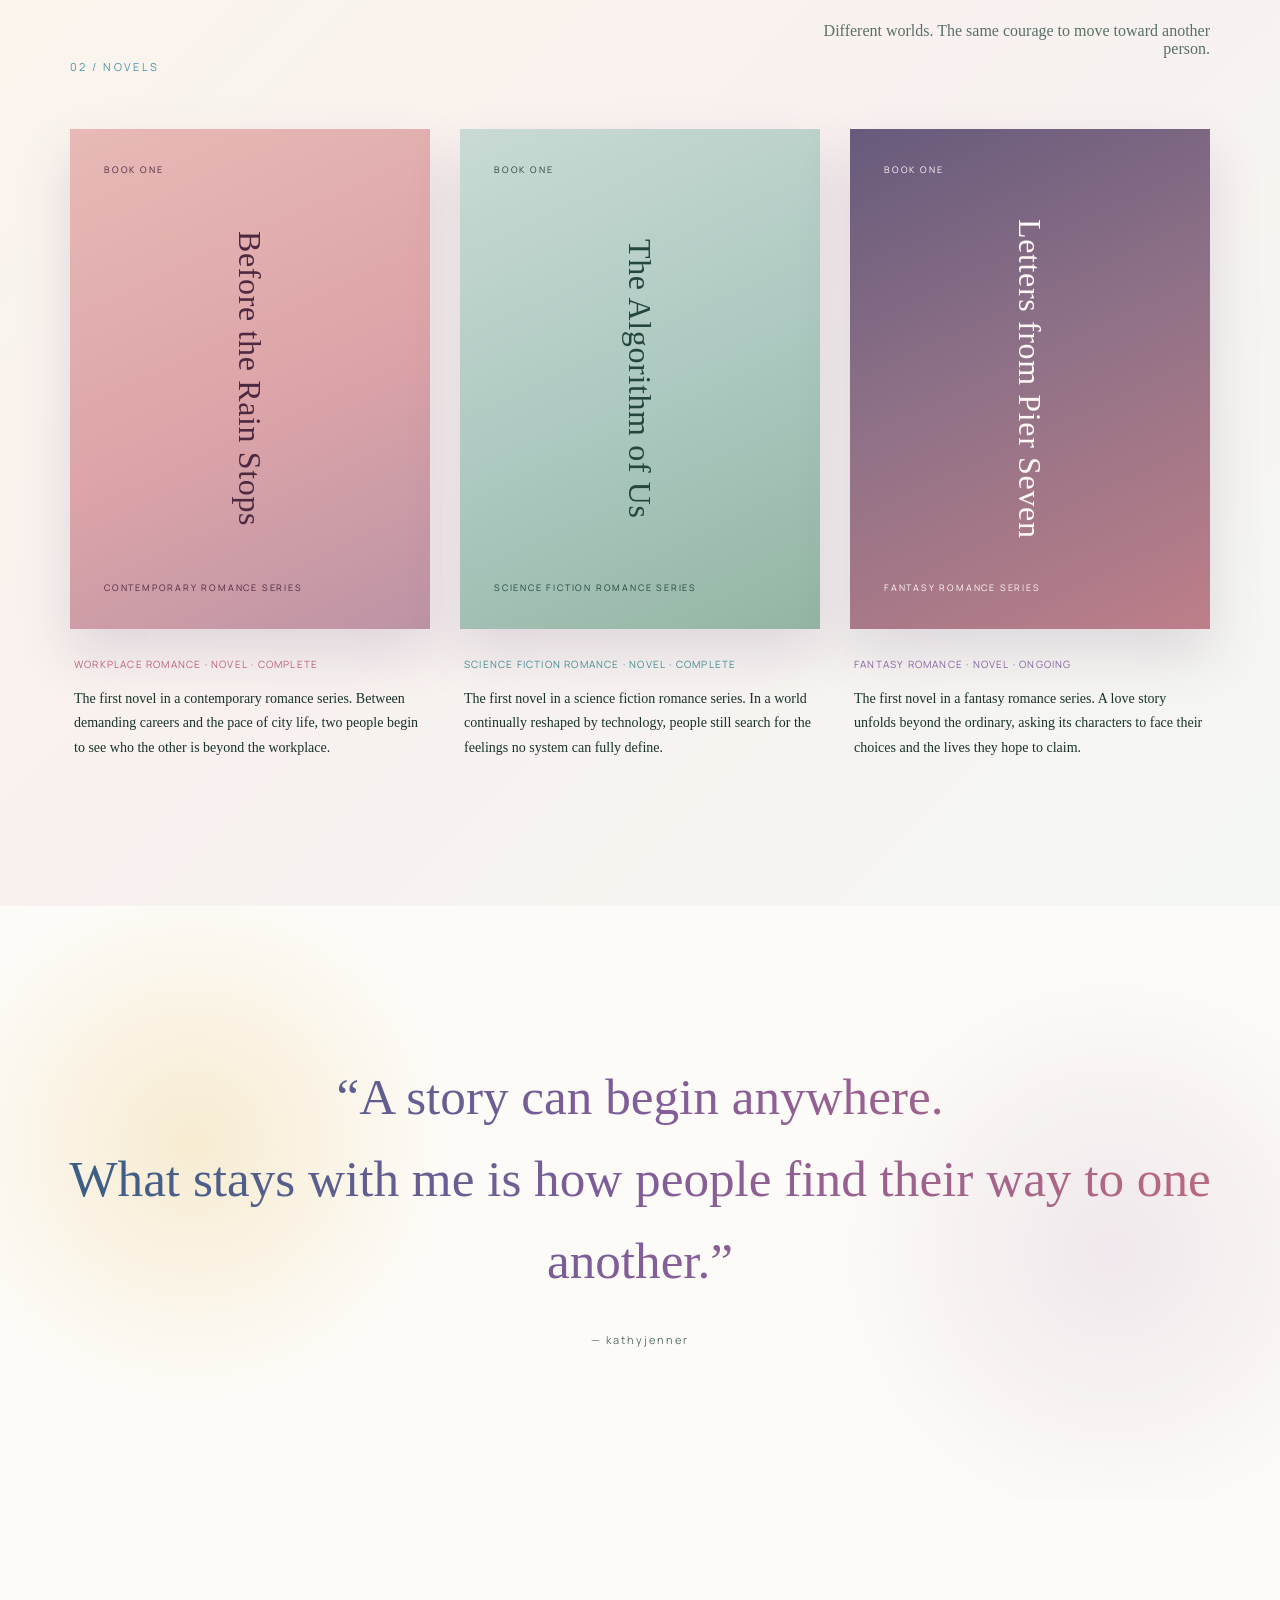
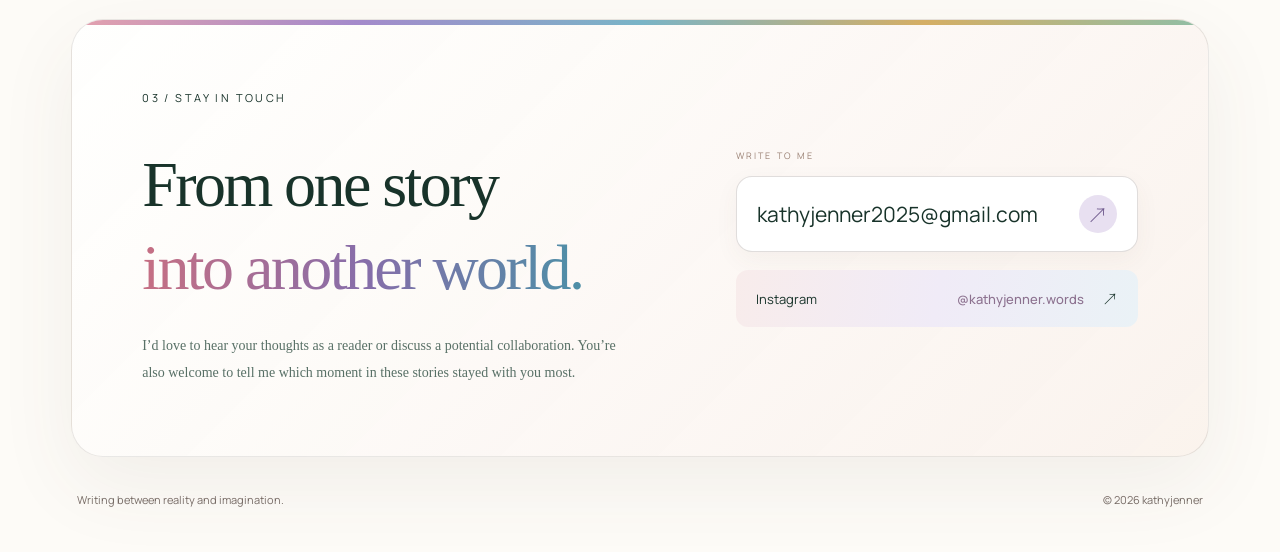
==== commit 08eb762f: "Update novel series and publication status" ====
--- a/index.html
+++ b/index.html
@@ -18,7 +18,7 @@
       <a class="brand" href="#top">kathyjenner<span>·</span></a>
       <button class="menu-button" aria-label="Open menu" aria-expanded="false">Menu</button>
       <div class="nav-links">
-        <a href="#about">About</a><a href="#novels">Novels</a><a href="#contact">Contact</a><a href="zh.html" lang="zh-CN">中文</a>
+        <a href="#about">About</a><a href="#novels">Novels</a><a href="#contact">Contact</a>
       </div>
     </nav>
   </header>
@@ -55,16 +55,16 @@
       <div class="section-head reveal"><div class="section-label">02 / NOVELS</div><p>Different worlds. The same courage to move toward another person.</p></div>
       <div class="book-grid">
         <article class="book-card reveal">
-          <div class="book-cover cover-one"><span>NOVEL</span><h3>Before the Rain Stops</h3><small>CONTEMPORARY ROMANCE</small></div>
-          <div class="book-info"><span>WORKPLACE · CONTEMPORARY ROMANCE · NOVEL</span><p>Between demanding careers and the pace of city life, two people begin to see who the other is beyond the workplace.</p></div>
+          <div class="book-cover cover-one"><span>BOOK ONE</span><h3>Before the Rain Stops</h3><small>CONTEMPORARY ROMANCE SERIES</small></div>
+          <div class="book-info"><span>WORKPLACE ROMANCE · NOVEL · COMPLETE</span><p>The first novel in a contemporary romance series. Between demanding careers and the pace of city life, two people begin to see who the other is beyond the workplace.</p></div>
         </article>
         <article class="book-card reveal">
-          <div class="book-cover cover-two"><span>NOVEL</span><h3>The Algorithm of Us</h3><small>SCIENCE FICTION ROMANCE</small></div>
-          <div class="book-info"><span>SCIENCE FICTION ROMANCE · NOVEL</span><p>In a world continually reshaped by technology, people still search for the feelings no system can fully define.</p></div>
+          <div class="book-cover cover-two"><span>BOOK ONE</span><h3>The Algorithm of Us</h3><small>SCIENCE FICTION ROMANCE SERIES</small></div>
+          <div class="book-info"><span>SCIENCE FICTION ROMANCE · NOVEL · COMPLETE</span><p>The first novel in a science fiction romance series. In a world continually reshaped by technology, people still search for the feelings no system can fully define.</p></div>
         </article>
         <article class="book-card reveal">
-          <div class="book-cover cover-three"><span>NOVEL</span><h3>Letters from Pier Seven</h3><small>FANTASY ROMANCE</small></div>
-          <div class="book-info"><span>FANTASY ROMANCE · NOVEL</span><p>A love story unfolds beyond the ordinary, asking its characters to face their choices and the lives they hope to claim.</p></div>
+          <div class="book-cover cover-three"><span>BOOK ONE</span><h3>Letters from Pier Seven</h3><small>FANTASY ROMANCE SERIES</small></div>
+          <div class="book-info"><span>FANTASY ROMANCE · NOVEL · ONGOING</span><p>The first novel in a fantasy romance series. A love story unfolds beyond the ordinary, asking its characters to face their choices and the lives they hope to claim.</p></div>
         </article>
       </div>
     </section>
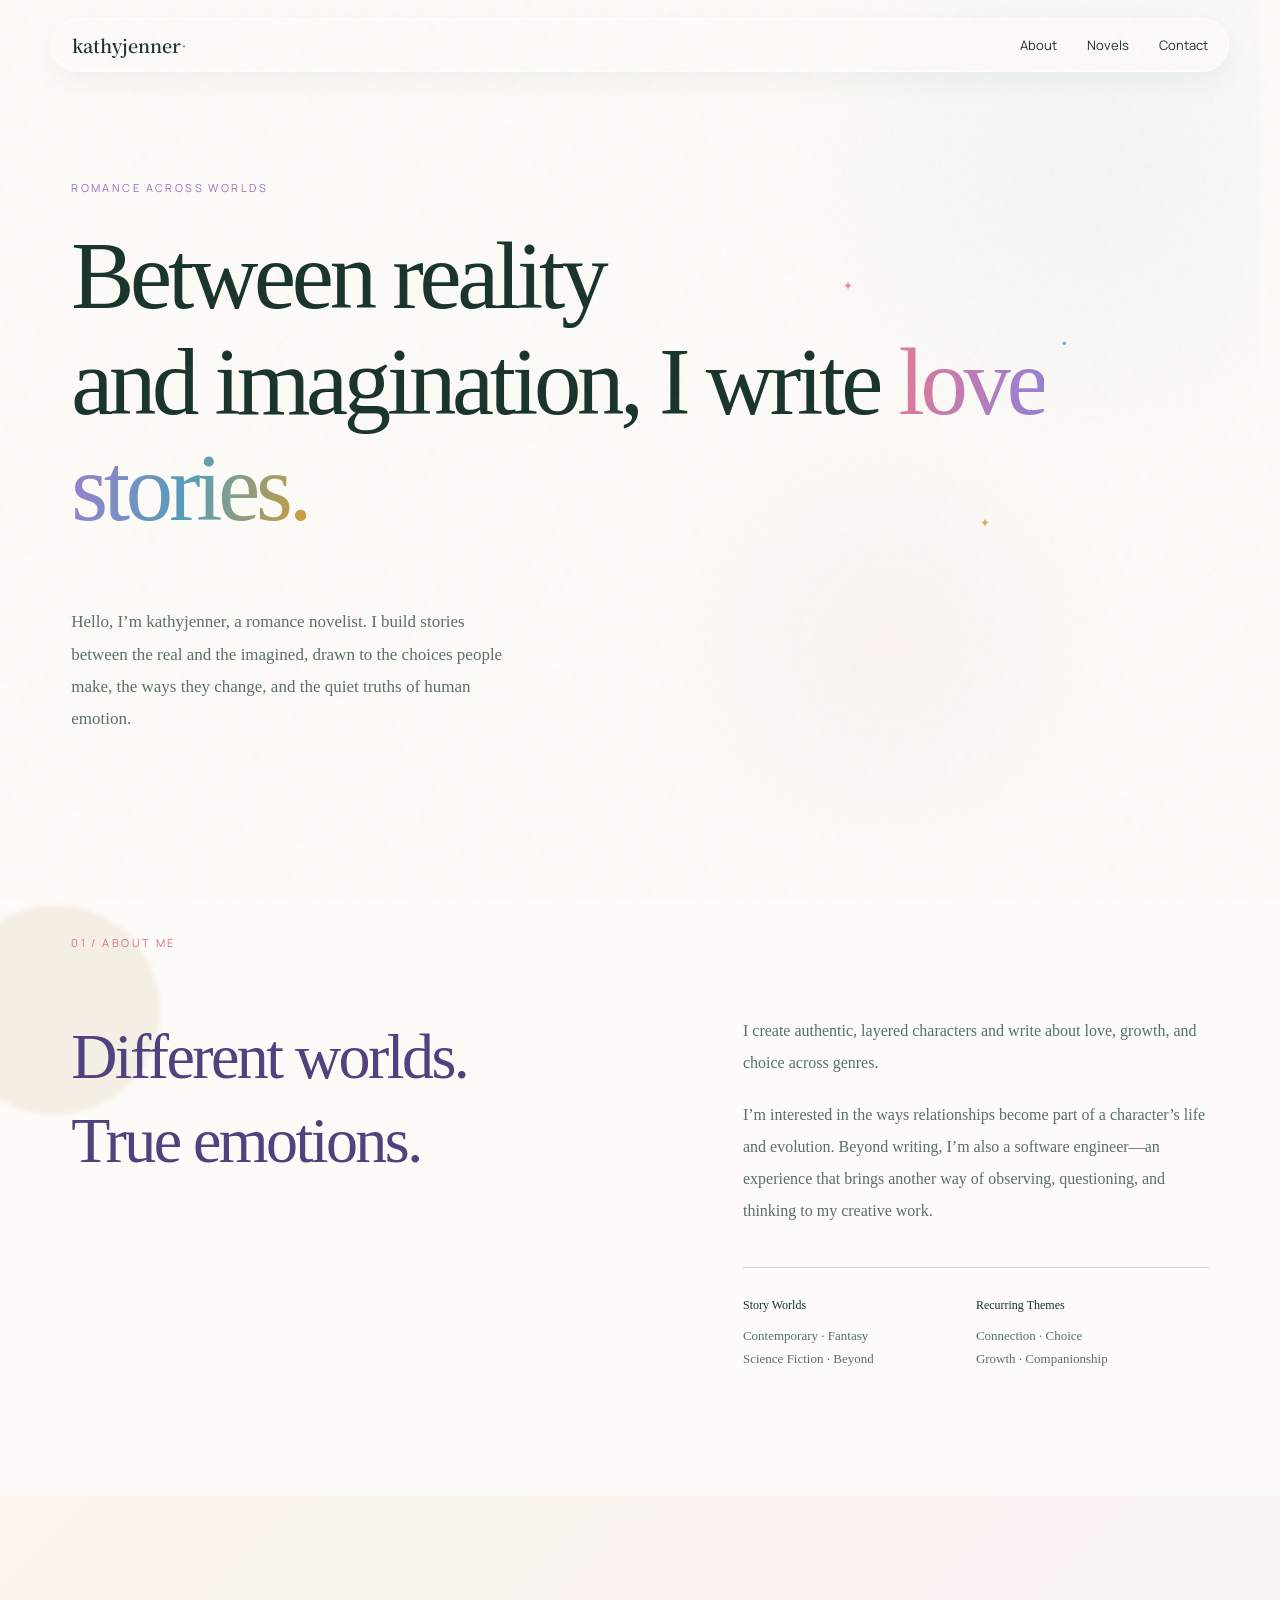
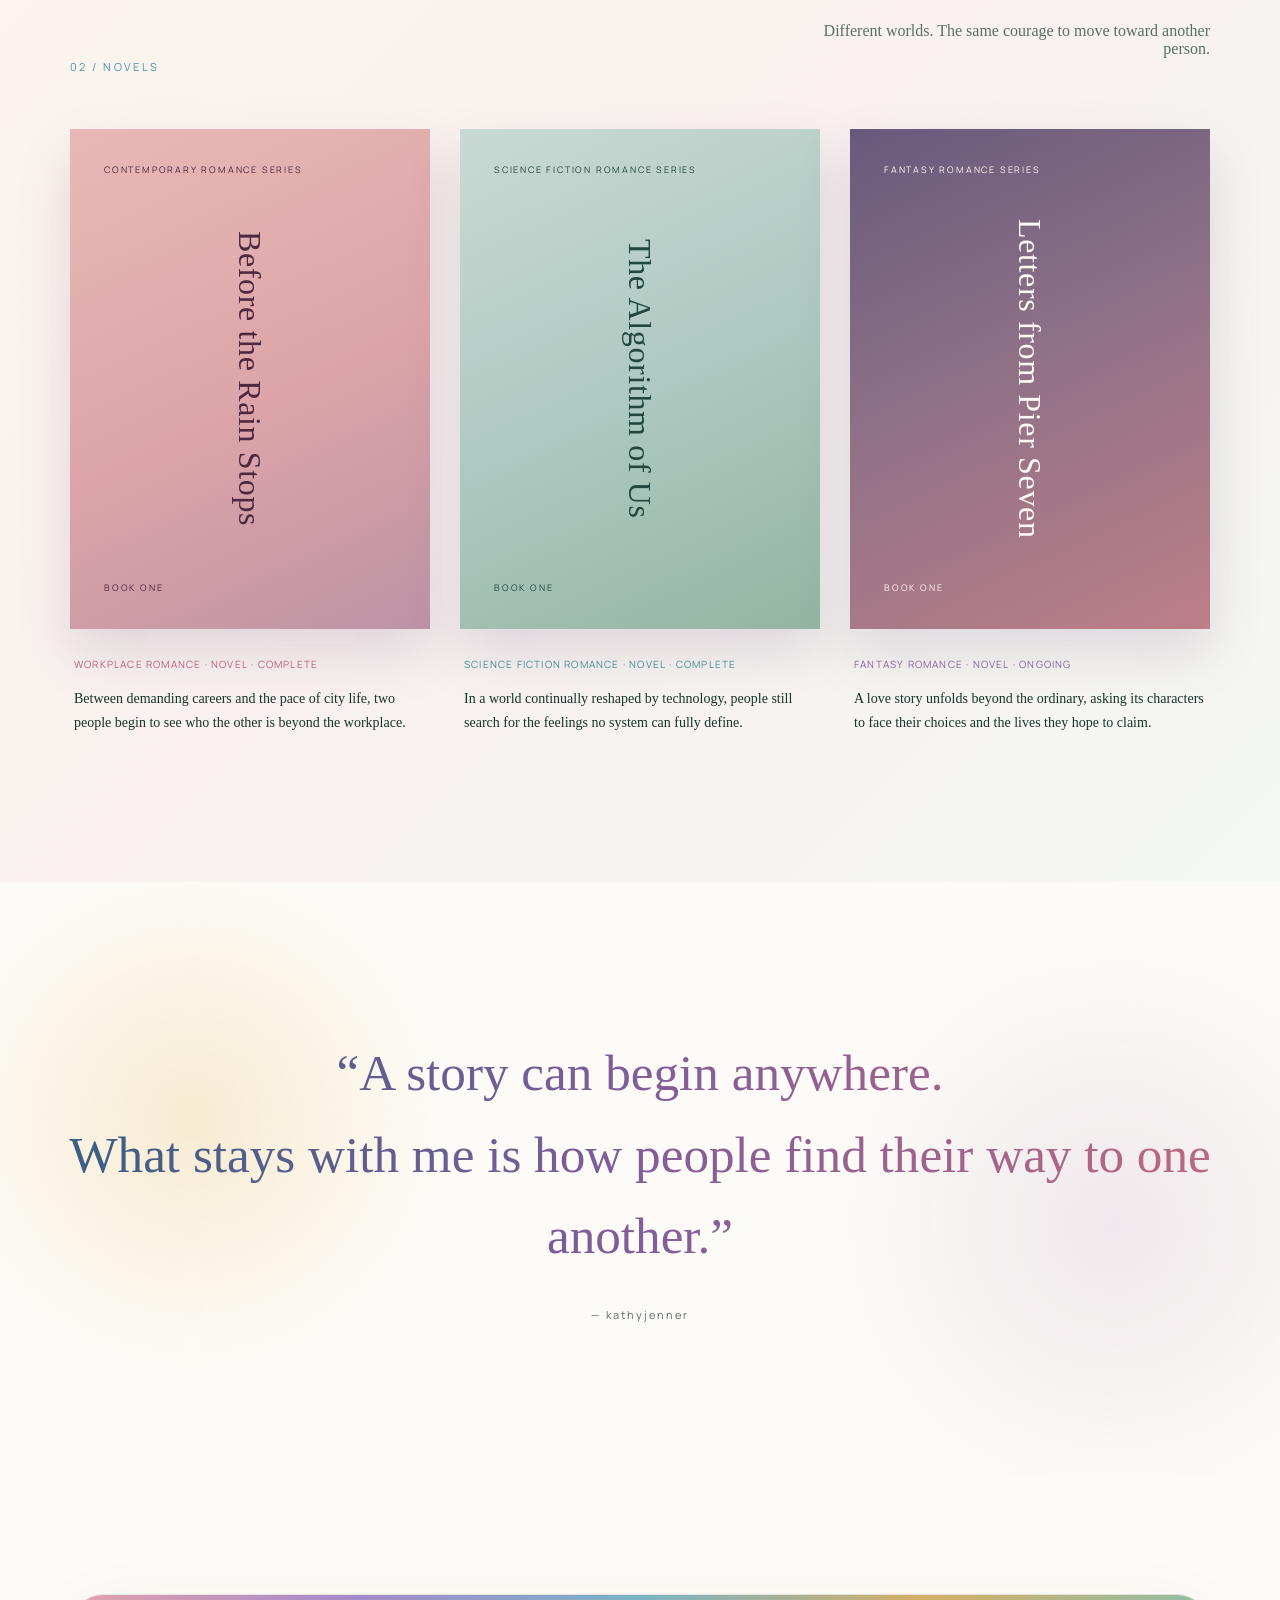
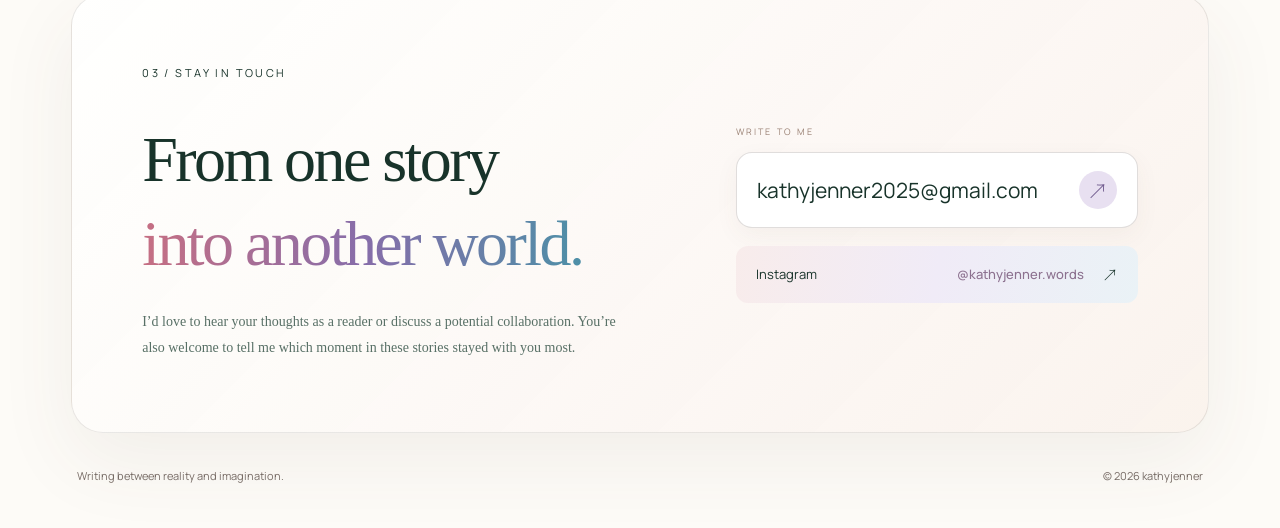
==== commit 1b870743: "Move series labels above book titles" ====
--- a/index.html
+++ b/index.html
@@ -55,16 +55,16 @@
       <div class="section-head reveal"><div class="section-label">02 / NOVELS</div><p>Different worlds. The same courage to move toward another person.</p></div>
       <div class="book-grid">
         <article class="book-card reveal">
-          <div class="book-cover cover-one"><span>BOOK ONE</span><h3>Before the Rain Stops</h3><small>CONTEMPORARY ROMANCE SERIES</small></div>
-          <div class="book-info"><span>WORKPLACE ROMANCE · NOVEL · COMPLETE</span><p>The first novel in a contemporary romance series. Between demanding careers and the pace of city life, two people begin to see who the other is beyond the workplace.</p></div>
+          <div class="book-cover cover-one"><span>CONTEMPORARY ROMANCE SERIES</span><h3>Before the Rain Stops</h3><small>BOOK ONE</small></div>
+          <div class="book-info"><span>WORKPLACE ROMANCE · NOVEL · COMPLETE</span><p>Between demanding careers and the pace of city life, two people begin to see who the other is beyond the workplace.</p></div>
         </article>
         <article class="book-card reveal">
-          <div class="book-cover cover-two"><span>BOOK ONE</span><h3>The Algorithm of Us</h3><small>SCIENCE FICTION ROMANCE SERIES</small></div>
-          <div class="book-info"><span>SCIENCE FICTION ROMANCE · NOVEL · COMPLETE</span><p>The first novel in a science fiction romance series. In a world continually reshaped by technology, people still search for the feelings no system can fully define.</p></div>
+          <div class="book-cover cover-two"><span>SCIENCE FICTION ROMANCE SERIES</span><h3>The Algorithm of Us</h3><small>BOOK ONE</small></div>
+          <div class="book-info"><span>SCIENCE FICTION ROMANCE · NOVEL · COMPLETE</span><p>In a world continually reshaped by technology, people still search for the feelings no system can fully define.</p></div>
         </article>
         <article class="book-card reveal">
-          <div class="book-cover cover-three"><span>BOOK ONE</span><h3>Letters from Pier Seven</h3><small>FANTASY ROMANCE SERIES</small></div>
-          <div class="book-info"><span>FANTASY ROMANCE · NOVEL · ONGOING</span><p>The first novel in a fantasy romance series. A love story unfolds beyond the ordinary, asking its characters to face their choices and the lives they hope to claim.</p></div>
+          <div class="book-cover cover-three"><span>FANTASY ROMANCE SERIES</span><h3>Letters from Pier Seven</h3><small>BOOK ONE</small></div>
+          <div class="book-info"><span>FANTASY ROMANCE · NOVEL · ONGOING</span><p>A love story unfolds beyond the ordinary, asking its characters to face their choices and the lives they hope to claim.</p></div>
         </article>
       </div>
     </section>
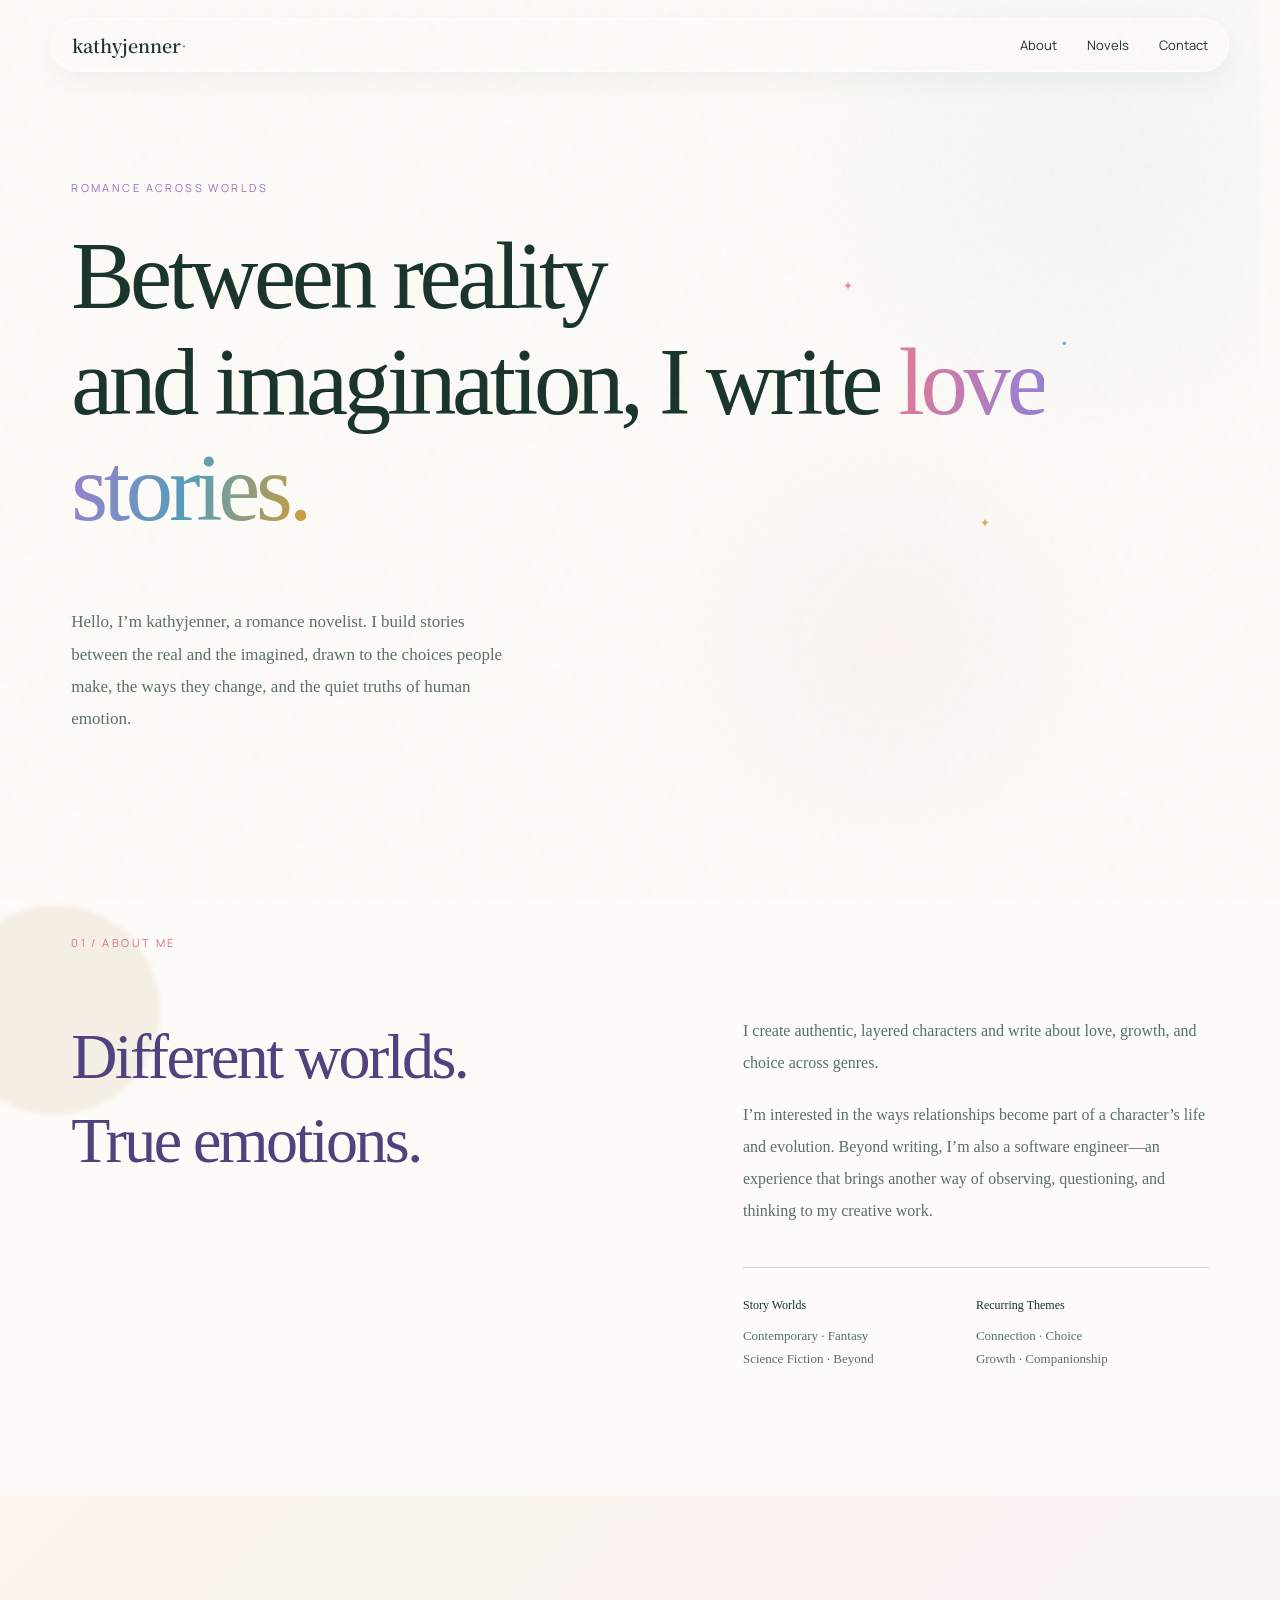
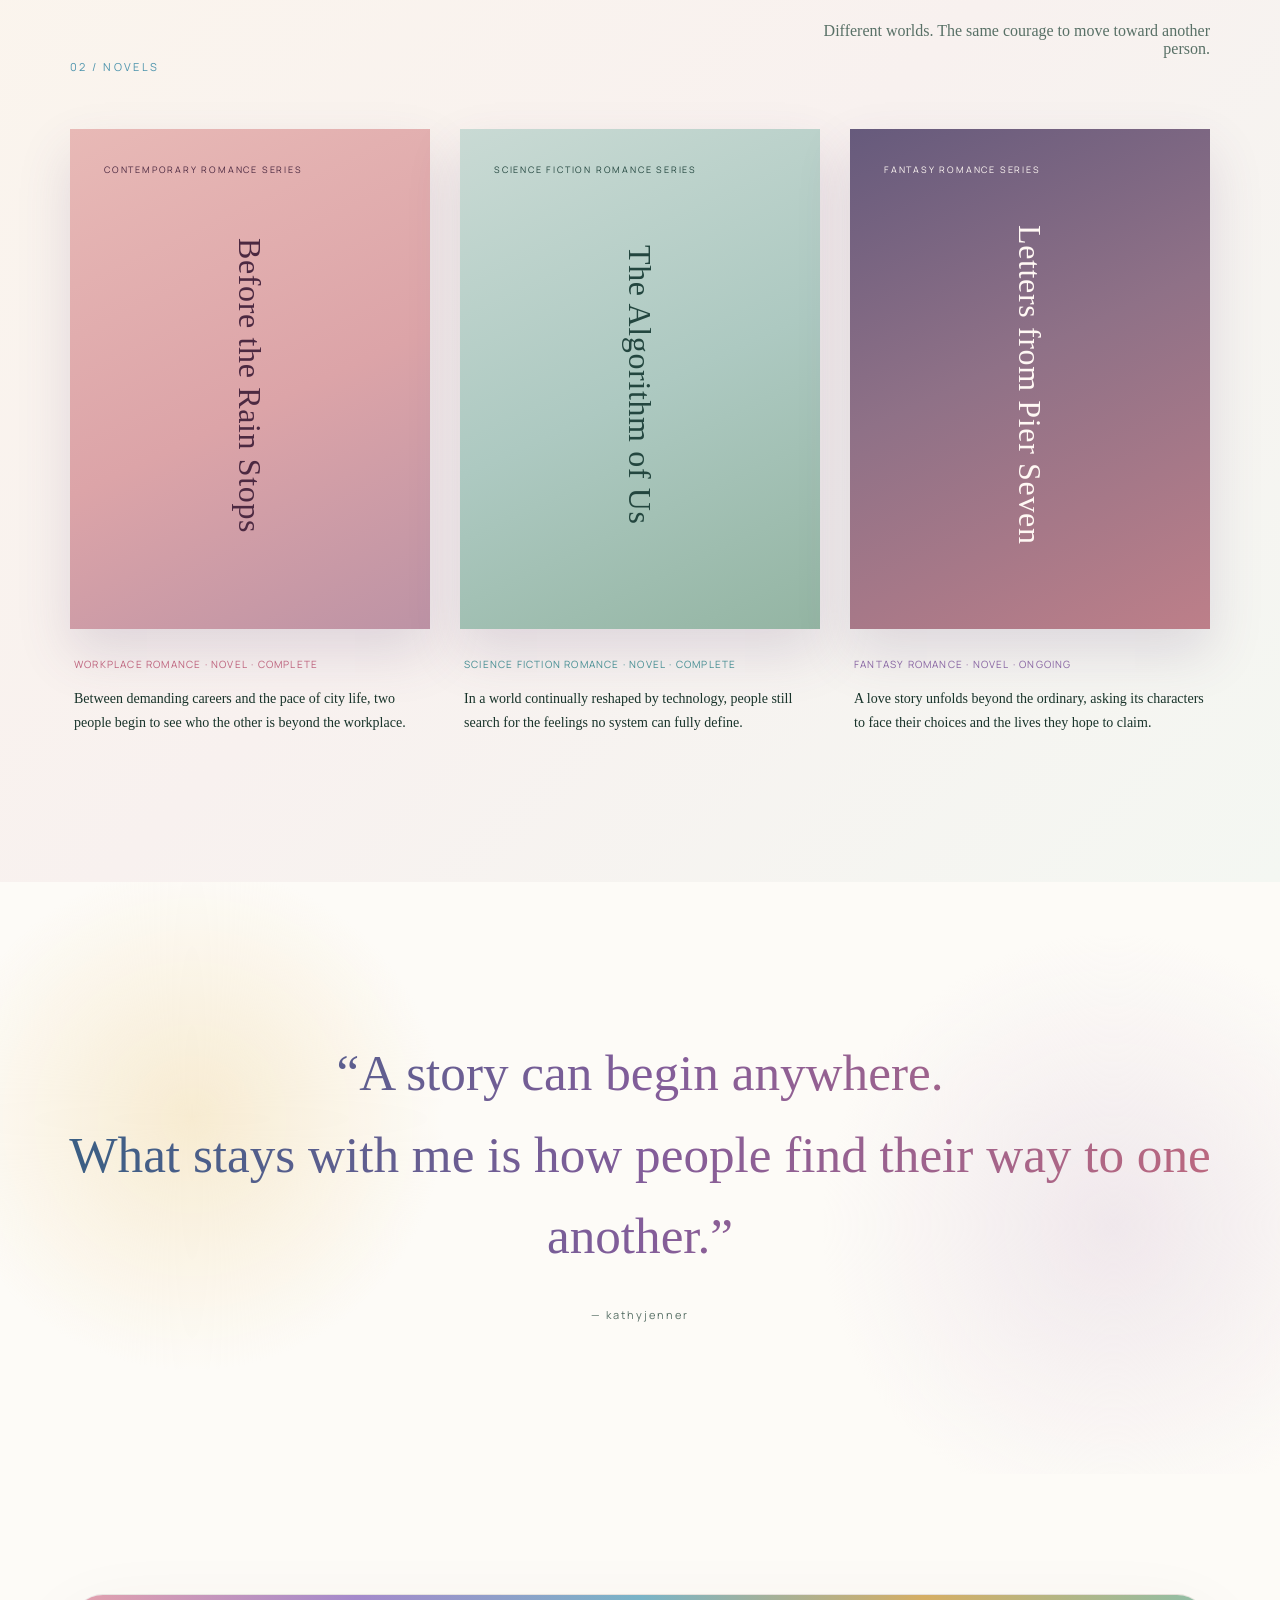
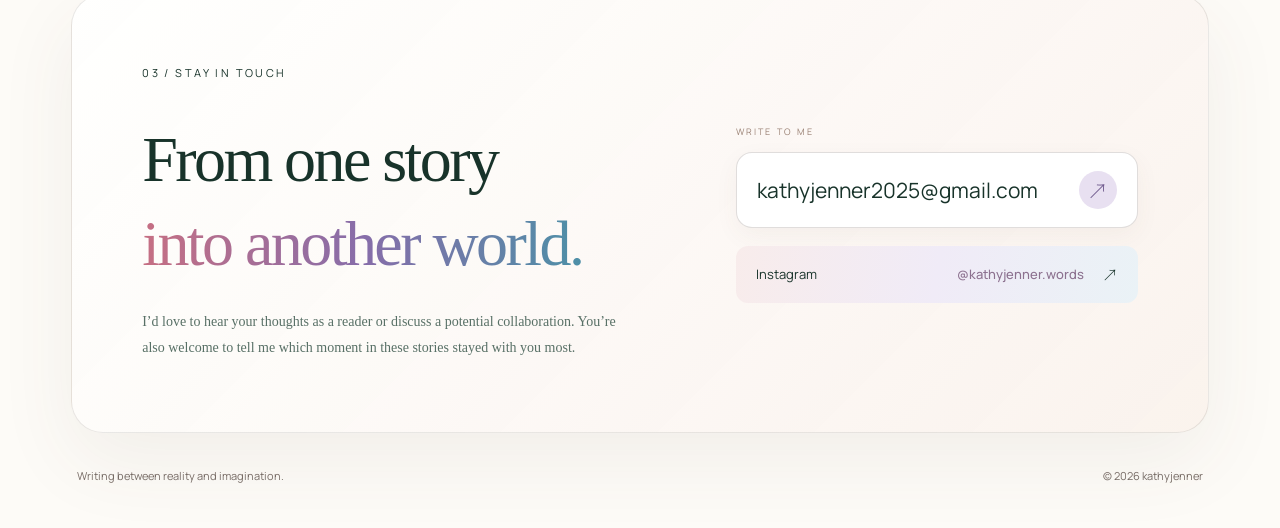
==== commit 3ecff87f: "Remove book one labels" ====
--- a/index.html
+++ b/index.html
@@ -55,15 +55,15 @@
       <div class="section-head reveal"><div class="section-label">02 / NOVELS</div><p>Different worlds. The same courage to move toward another person.</p></div>
       <div class="book-grid">
         <article class="book-card reveal">
-          <div class="book-cover cover-one"><span>CONTEMPORARY ROMANCE SERIES</span><h3>Before the Rain Stops</h3><small>BOOK ONE</small></div>
+          <div class="book-cover cover-one"><span>CONTEMPORARY ROMANCE SERIES</span><h3>Before the Rain Stops</h3></div>
           <div class="book-info"><span>WORKPLACE ROMANCE · NOVEL · COMPLETE</span><p>Between demanding careers and the pace of city life, two people begin to see who the other is beyond the workplace.</p></div>
         </article>
         <article class="book-card reveal">
-          <div class="book-cover cover-two"><span>SCIENCE FICTION ROMANCE SERIES</span><h3>The Algorithm of Us</h3><small>BOOK ONE</small></div>
+          <div class="book-cover cover-two"><span>SCIENCE FICTION ROMANCE SERIES</span><h3>The Algorithm of Us</h3></div>
           <div class="book-info"><span>SCIENCE FICTION ROMANCE · NOVEL · COMPLETE</span><p>In a world continually reshaped by technology, people still search for the feelings no system can fully define.</p></div>
         </article>
         <article class="book-card reveal">
-          <div class="book-cover cover-three"><span>FANTASY ROMANCE SERIES</span><h3>Letters from Pier Seven</h3><small>BOOK ONE</small></div>
+          <div class="book-cover cover-three"><span>FANTASY ROMANCE SERIES</span><h3>Letters from Pier Seven</h3></div>
           <div class="book-info"><span>FANTASY ROMANCE · NOVEL · ONGOING</span><p>A love story unfolds beyond the ordinary, asking its characters to face their choices and the lives they hope to claim.</p></div>
         </article>
       </div>
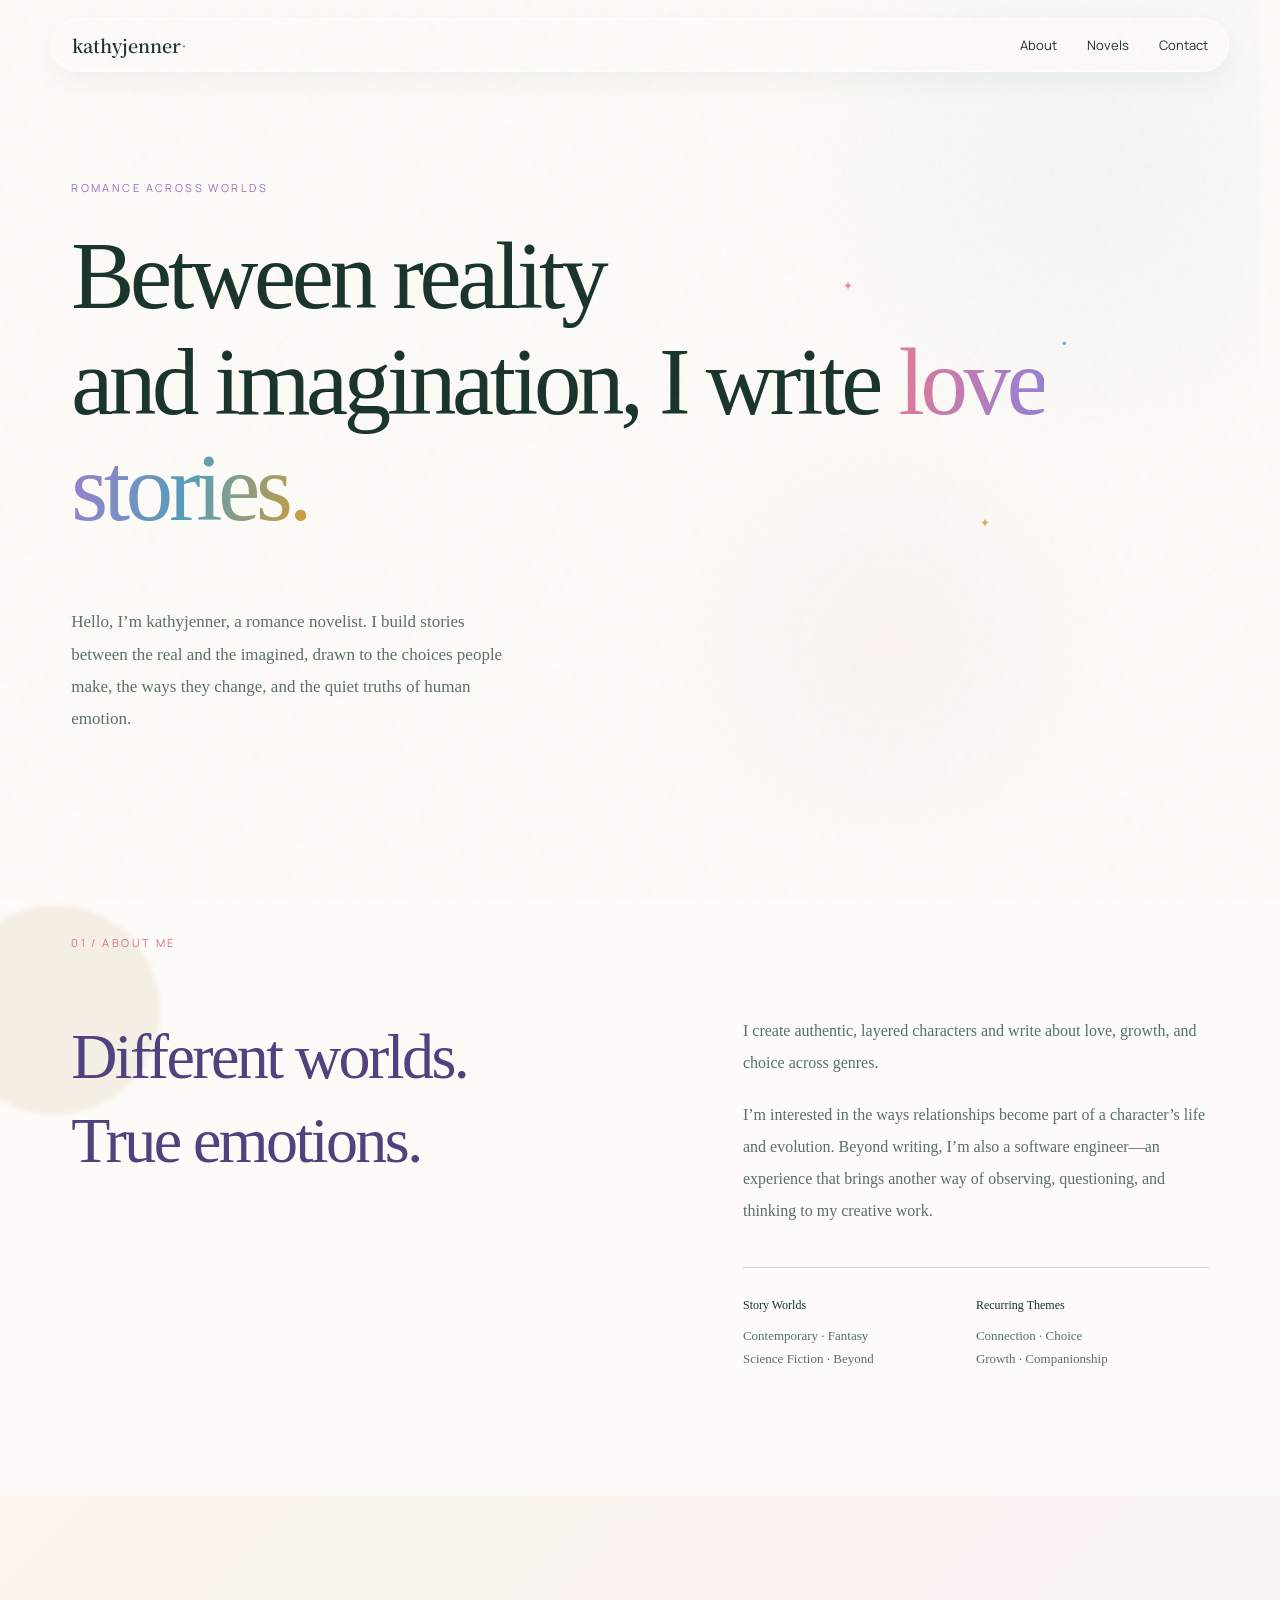
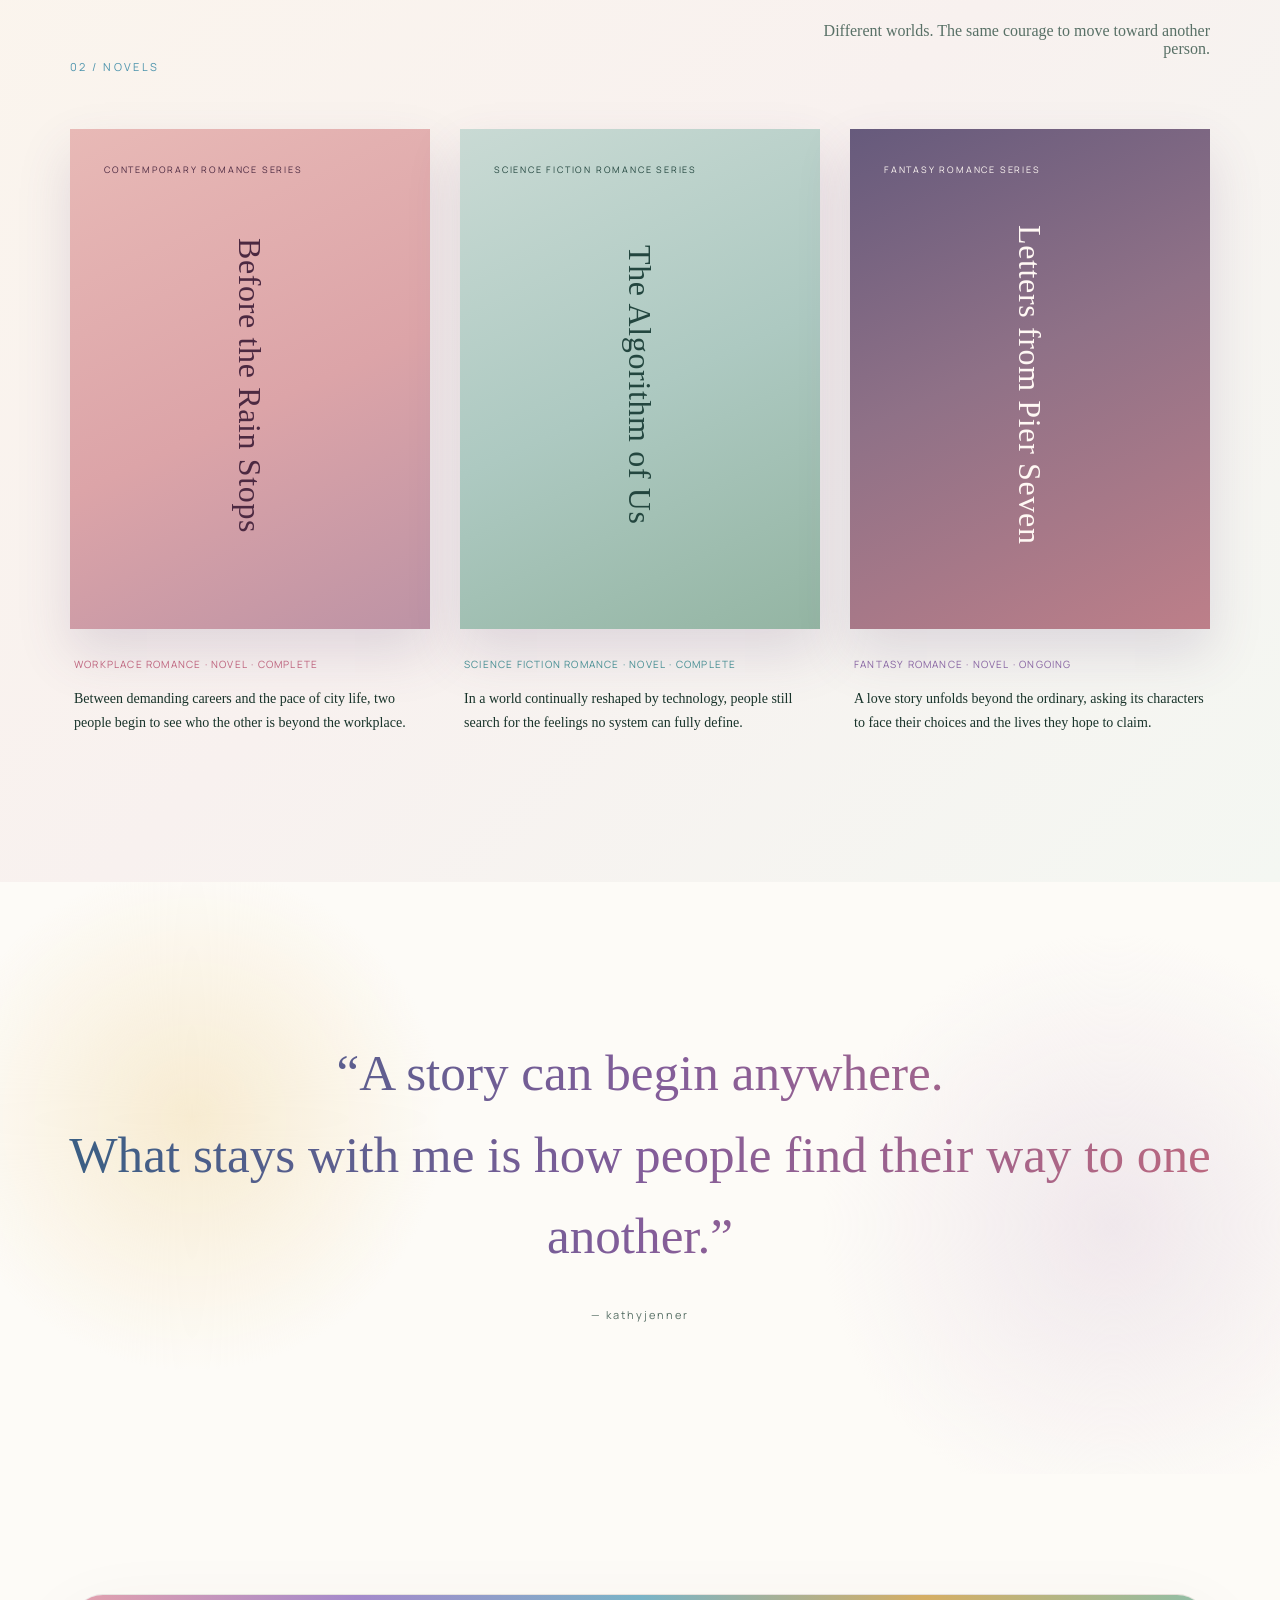
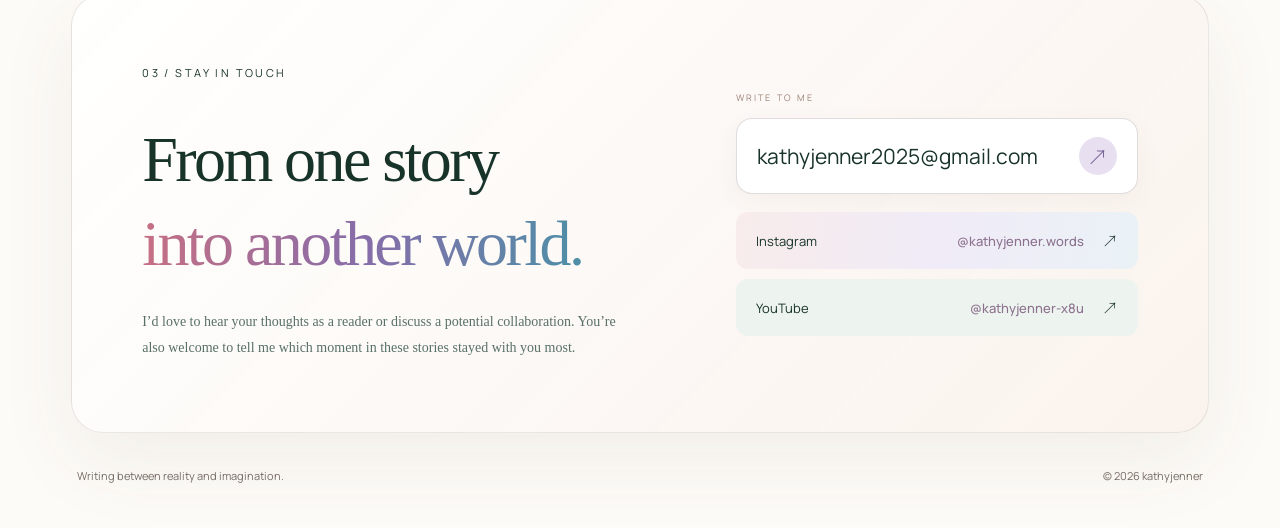
==== commit d061ca7b: "Add YouTube channel link" ====
--- a/index.html
+++ b/index.html
@@ -5,6 +5,14 @@
   <meta name="viewport" content="width=device-width, initial-scale=1.0">
   <meta name="description" content="The fiction portfolio of kathyjenner — contemporary, science fiction, and fantasy romance novels.">
   <title>kathyjenner | Romance Novelist</title>
+  <!-- Google tag (gtag.js) -->
+  <script async src="https://www.googletagmanager.com/gtag/js?id=G-NFMFMNM1WP"></script>
+  <script>
+    window.dataLayer = window.dataLayer || [];
+    function gtag(){dataLayer.push(arguments);}
+    gtag('js', new Date());
+    gtag('config', 'G-NFMFMNM1WP');
+  </script>
   <link rel="preconnect" href="https://fonts.googleapis.com">
   <link rel="preconnect" href="https://fonts.gstatic.com" crossorigin>
   <link href="https://fonts.googleapis.com/css2?family=Noto+Serif+SC:wght@400;500;600;700&family=Manrope:wght@400;500;600&display=swap" rel="stylesheet">
@@ -86,6 +94,7 @@
           <a class="email" href="mailto:kathyjenner2025@gmail.com"><span>kathyjenner2025@gmail.com</span><b>↗</b></a>
           <div class="social-links">
             <a class="instagram" href="https://instagram.com/kathyjenner.words" target="_blank" rel="noopener noreferrer"><span>Instagram</span><strong>@kathyjenner.words</strong><b>↗</b></a>
+            <a class="instagram youtube" href="https://www.youtube.com/@kathyjenner-x8u" target="_blank" rel="noopener noreferrer"><span>YouTube</span><strong>@kathyjenner-x8u</strong><b>↗</b></a>
           </div>
         </div>
       </div>
